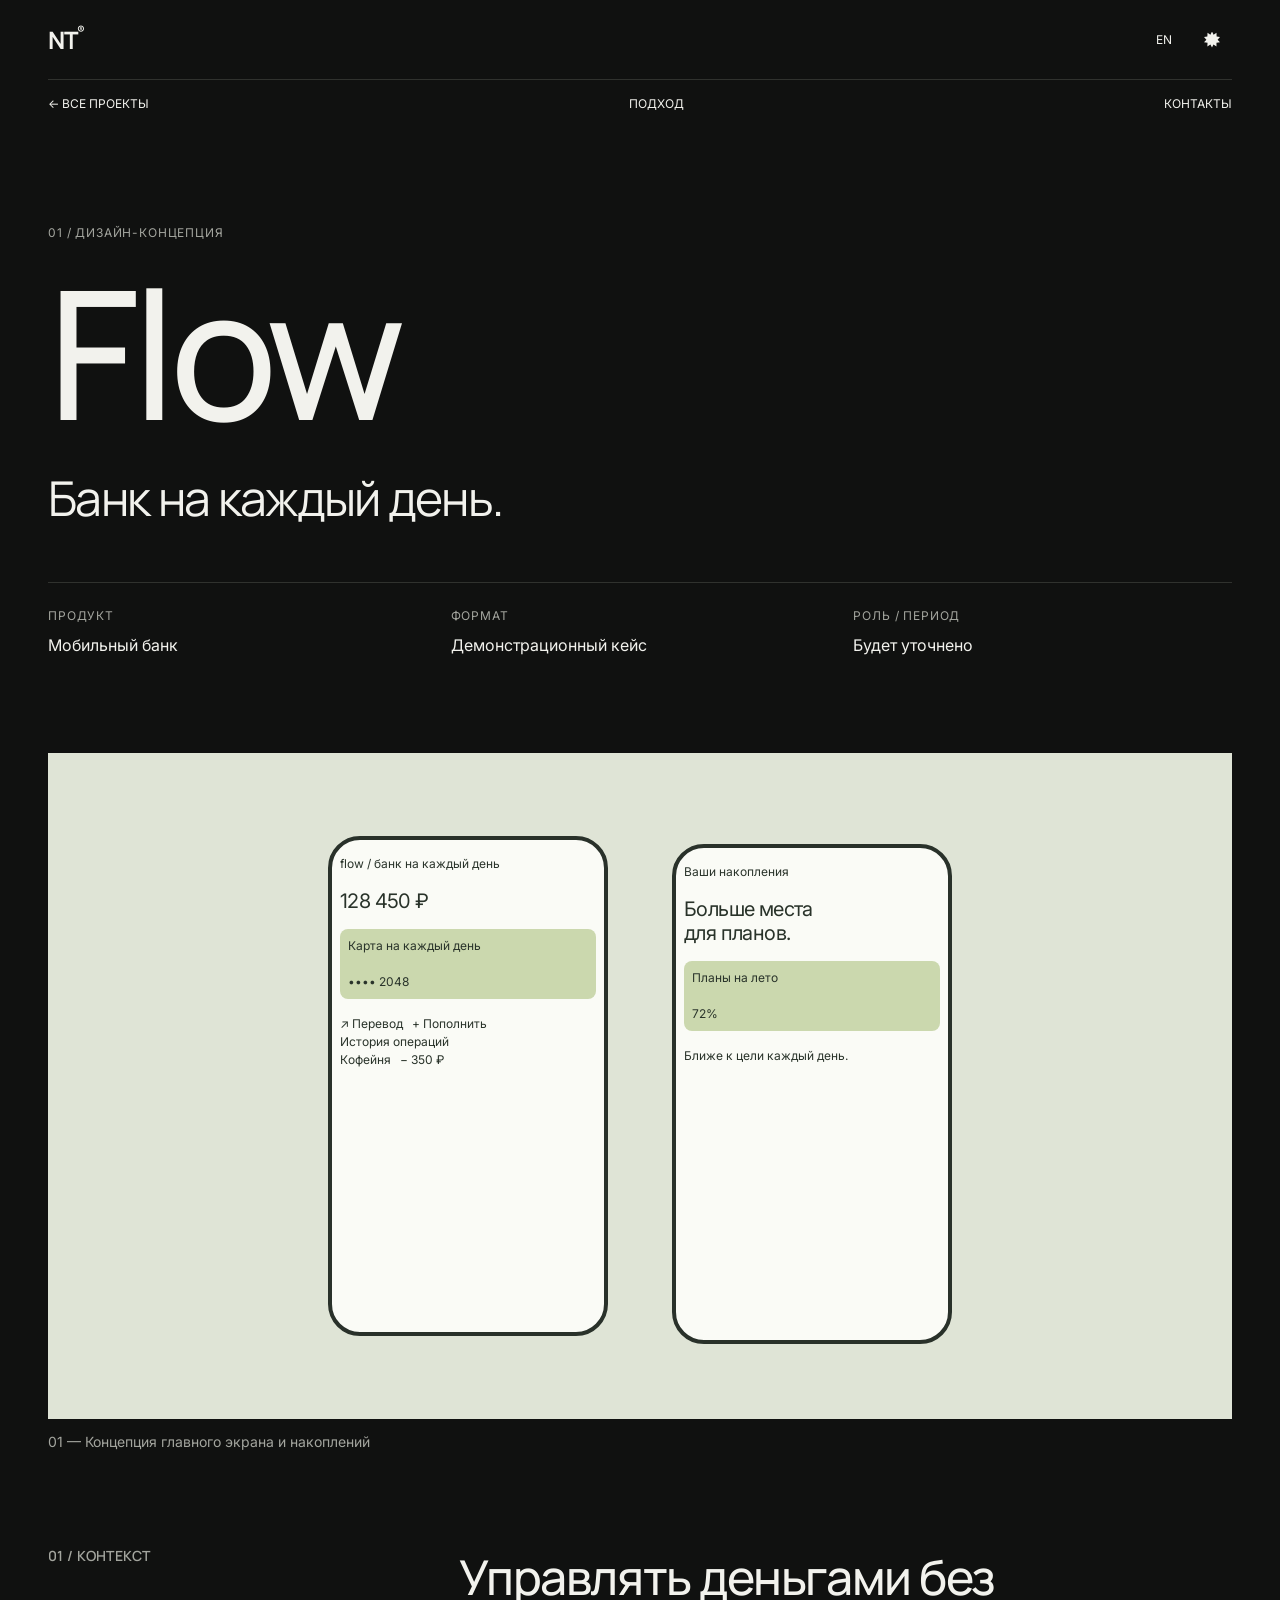
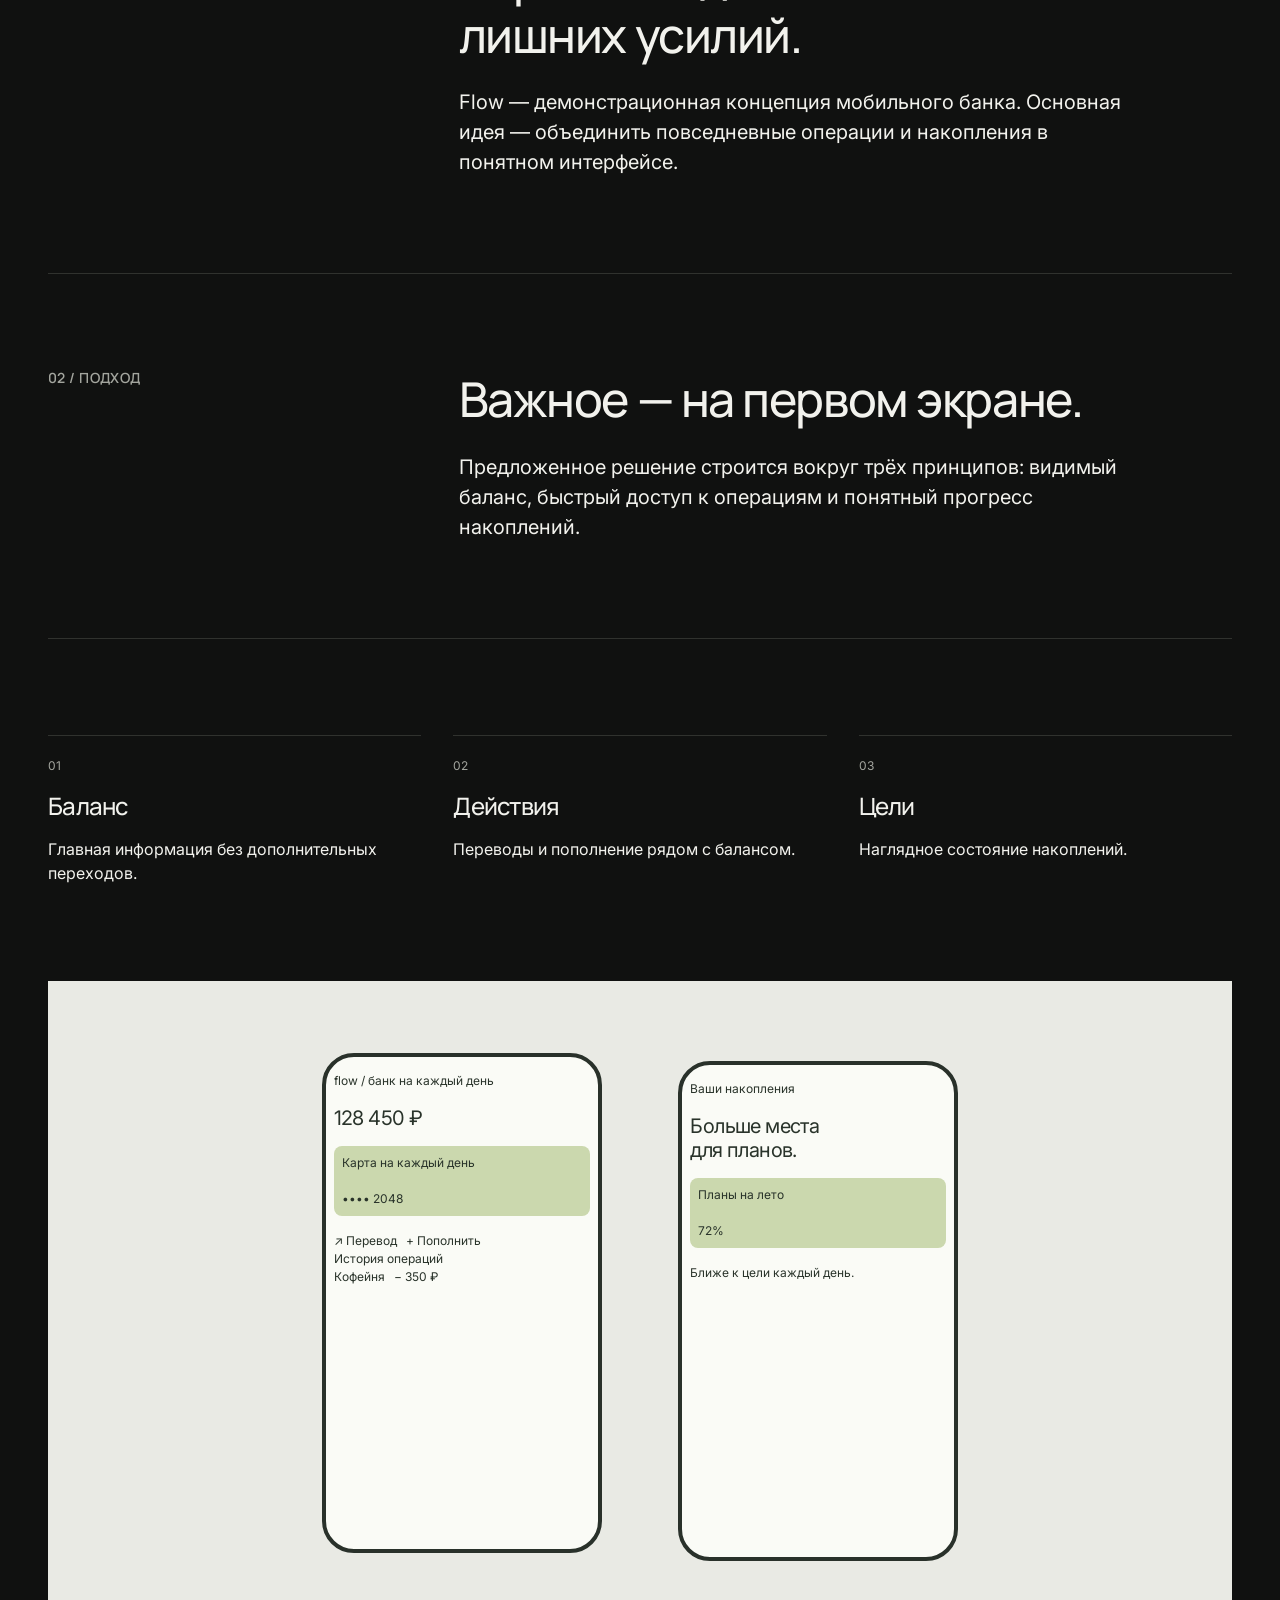
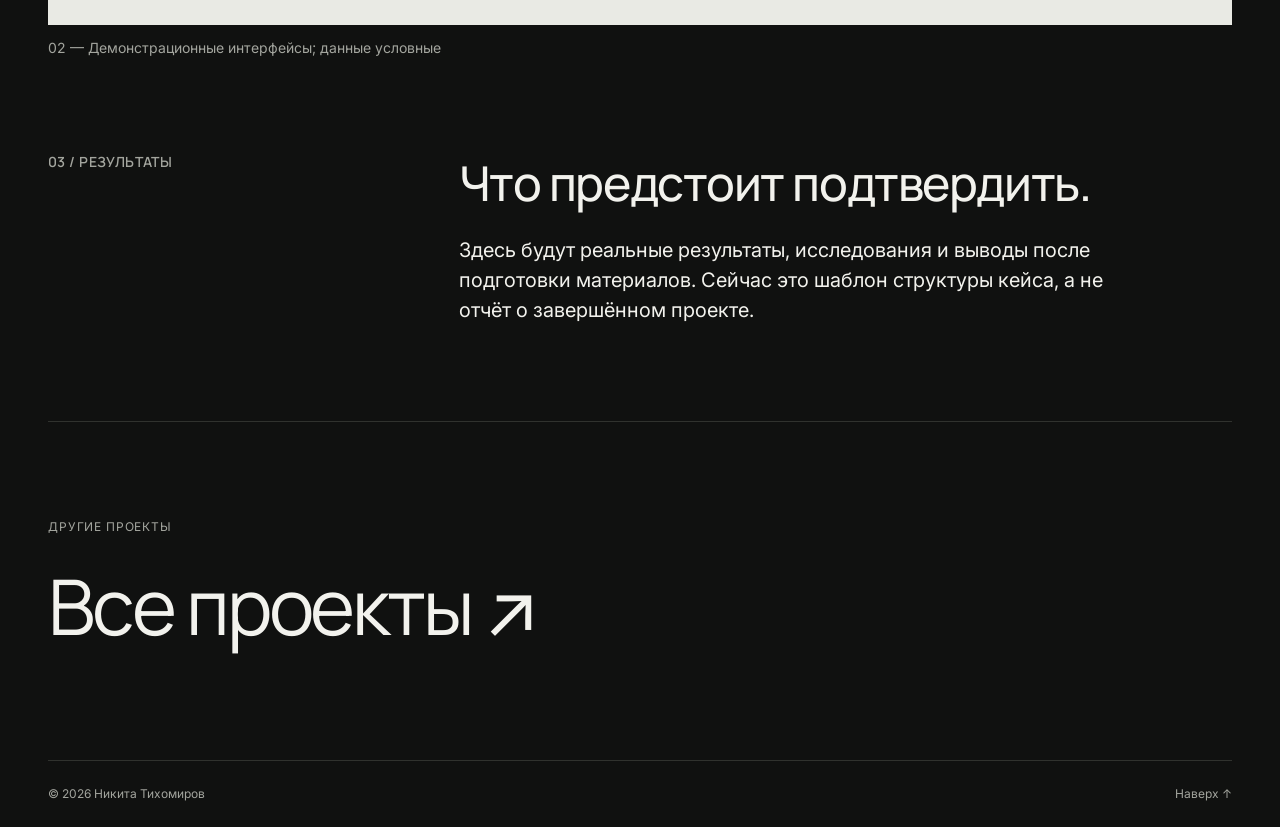
==== projects/flow/index.html @ 507f21c5 "Add Flow case study template and project navigation" ====
<!doctype html>
<html lang="ru" data-theme="dark"><head><meta charset="UTF-8"><meta name="viewport" content="width=device-width,initial-scale=1"><title data-ru="Flow — дизайн-концепция" data-en="Flow — Design concept">Flow — дизайн-концепция</title><link href="https://fonts.googleapis.com/css2?family=Inter:wght@400;500;600&family=Manrope:wght@300;400;500;600;700&display=swap" rel="stylesheet"><link rel="stylesheet" href="../../style.css"><link rel="icon" type="image/svg+xml" href="../../favicon.svg"></head>
<body class="case-page"><div class="wrap"><header><div class="header-top"><a href="../../" class="logo" aria-label="На главную">NT<sup>®</sup></a><div class="tools"><button id="language" aria-label="Switch language">EN</button><button id="theme" class="theme-toggle" type="button" aria-label="Включить светлую тему">
<span class="theme-icon theme-icon-sun" aria-hidden="true"></span>
<span class="theme-icon theme-icon-moon" aria-hidden="true"></span>
</button></div></div><nav aria-label="Navigation"><a href="../../#work" data-ru="← Все проекты" data-en="← All work">← Все проекты</a><a href="#approach" data-ru="Подход" data-en="Approach">Подход</a><a href="../../#contact" data-ru="Контакты" data-en="Contact">Контакты</a></nav></header>
<main id="top"><section class="case-hero"><p class="case-kicker" data-ru="01 / Дизайн-концепция" data-en="01 / Design concept">01 / Дизайн-концепция</p><h1>Flow</h1><p class="case-lead" data-ru="Банк на каждый день." data-en="Everyday banking.">Банк на каждый день.</p><dl class="case-meta"><div><dt data-ru="Продукт" data-en="Product">Продукт</dt><dd data-ru="Мобильный банк" data-en="Mobile banking">Мобильный банк</dd></div><div><dt data-ru="Формат" data-en="Format">Формат</dt><dd data-ru="Демонстрационный кейс" data-en="Sample case">Демонстрационный кейс</dd></div><div><dt data-ru="Роль / период" data-en="Role / timeline">Роль / период</dt><dd data-ru="Будет уточнено" data-en="To be confirmed">Будет уточнено</dd></div></dl></section>
<figure class="case-visual"><div class="cover" aria-hidden="true"><div class="phone"><small data-ru="flow / банк на каждый день" data-en="flow / everyday banking">flow / банк на каждый день</small><div class="balance">128 450 ₽</div><div class="bank" data-ru="Карта на каждый день<br><br>•••• 2048" data-en="Your everyday card<br><br>•••• 2048">Карта на каждый день<br><br>•••• 2048</div><div class="rows" data-ru="↗ Перевод &nbsp; + Пополнить<br>История операций<br>Кофейня &nbsp; − 350 ₽" data-en="↗ Transfer &nbsp; + Add money<br>Recent activity<br>Coffee shop &nbsp; − 350 ₽">↗ Перевод &nbsp; + Пополнить<br>История операций<br>Кофейня &nbsp; − 350 ₽</div></div><div class="phone second"><small data-ru="Ваши накопления" data-en="Your savings">Ваши накопления</small><div class="balance" data-ru="Больше места<br>для планов." data-en="Make room<br>for more.">Больше места<br>для планов.</div><div class="bank" data-ru="Планы на лето<br><br>72%" data-en="Summer plans<br><br>72%">Планы на лето<br><br>72%</div><div class="rows" data-ru="Ближе к цели каждый день." data-en="A little closer, every day.">Ближе к цели каждый день.</div></div></div><figcaption data-ru="01 — Концепция главного экрана и накоплений" data-en="01 — Home and savings concept">01 — Концепция главного экрана и накоплений</figcaption></figure>
<section class="case-section" id="context"><h2 data-ru="01 / Контекст" data-en="01 / Context">01 / Контекст</h2><div class="case-copy"><h3 data-ru="Управлять деньгами без лишних усилий." data-en="Manage money with less effort.">Управлять деньгами без лишних усилий.</h3><p data-ru="Flow — демонстрационная концепция мобильного банка. Основная идея — объединить повседневные операции и накопления в понятном интерфейсе." data-en="Flow is a sample mobile banking concept. The idea is to bring everyday transactions and savings into a clear interface.">Flow — демонстрационная концепция мобильного банка. Основная идея — объединить повседневные операции и накопления в понятном интерфейсе.</p></div></section>
<section class="case-section" id="approach"><h2 data-ru="02 / Подход" data-en="02 / Approach">02 / Подход</h2><div class="case-copy"><h3 data-ru="Важное — на первом экране." data-en="The essentials come first.">Важное — на первом экране.</h3><p data-ru="Предложенное решение строится вокруг трёх принципов: видимый баланс, быстрый доступ к операциям и понятный прогресс накоплений." data-en="The proposed design follows three principles: visible balance, quick access to actions and clear savings progress.">Предложенное решение строится вокруг трёх принципов: видимый баланс, быстрый доступ к операциям и понятный прогресс накоплений.</p></div></section>
<div class="case-principles"><div><span>01</span><h3 data-ru="Баланс" data-en="Balance">Баланс</h3><p data-ru="Главная информация без дополнительных переходов." data-en="Key information without extra navigation.">Главная информация без дополнительных переходов.</p></div><div><span>02</span><h3 data-ru="Действия" data-en="Actions">Действия</h3><p data-ru="Переводы и пополнение рядом с балансом." data-en="Transfers and top-ups next to the balance.">Переводы и пополнение рядом с балансом.</p></div><div><span>03</span><h3 data-ru="Цели" data-en="Goals">Цели</h3><p data-ru="Наглядное состояние накоплений." data-en="Visible savings progress.">Наглядное состояние накоплений.</p></div></div>
<figure class="case-visual case-detail"><div class="case-detail-grid"><div class="phone"><small data-ru="flow / банк на каждый день" data-en="flow / everyday banking">flow / банк на каждый день</small><div class="balance">128 450 ₽</div><div class="bank" data-ru="Карта на каждый день<br><br>•••• 2048" data-en="Your everyday card<br><br>•••• 2048">Карта на каждый день<br><br>•••• 2048</div><div class="rows" data-ru="↗ Перевод &nbsp; + Пополнить<br>История операций<br>Кофейня &nbsp; − 350 ₽" data-en="↗ Transfer &nbsp; + Add money<br>Recent activity<br>Coffee shop &nbsp; − 350 ₽">↗ Перевод &nbsp; + Пополнить<br>История операций<br>Кофейня &nbsp; − 350 ₽</div></div><div class="phone second"><small data-ru="Ваши накопления" data-en="Your savings">Ваши накопления</small><div class="balance" data-ru="Больше места<br>для планов." data-en="Make room<br>for more.">Больше места<br>для планов.</div><div class="bank" data-ru="Планы на лето<br><br>72%" data-en="Summer plans<br><br>72%">Планы на лето<br><br>72%</div><div class="rows" data-ru="Ближе к цели каждый день." data-en="A little closer, every day.">Ближе к цели каждый день.</div></div></div><figcaption data-ru="02 — Демонстрационные интерфейсы; данные условные" data-en="02 — Sample interfaces; illustrative data">02 — Демонстрационные интерфейсы; данные условные</figcaption></figure>
<section class="case-section" id="outcome"><h2 data-ru="03 / Результаты" data-en="03 / Outcomes">03 / Результаты</h2><div class="case-copy"><h3 data-ru="Что предстоит подтвердить." data-en="What remains to be validated.">Что предстоит подтвердить.</h3><p data-ru="Здесь будут реальные результаты, исследования и выводы после подготовки материалов. Сейчас это шаблон структуры кейса, а не отчёт о завершённом проекте." data-en="Real outcomes, research and findings will be added when materials are available. This is a case study template, not a report on completed work.">Здесь будут реальные результаты, исследования и выводы после подготовки материалов. Сейчас это шаблон структуры кейса, а не отчёт о завершённом проекте.</p></div></section>
<div class="case-next"><p class="case-kicker" data-ru="Другие проекты" data-en="Other projects">Другие проекты</p><a href="../../#work" data-ru="Все проекты ↗" data-en="All projects ↗">Все проекты ↗</a></div></main><footer><span data-ru="© 2026 Никита Тихомиров" data-en="© 2026 Nikita Tikhomirov">© 2026 Никита Тихомиров</span><a href="#" data-ru="Наверх ↑" data-en="Back to top ↑">Наверх ↑</a></footer></div><script src="../../script.js"></script></body></html>
---- style.css ----
:root {
  --space-1: 4px;
  --space-2: 8px;
  --space-3: 12px;
  --space-4: 16px;
  --space-5: 20px;
  --space-6: 24px;
  --space-8: 32px;
  --space-10: 40px;
  --space-12: 48px;
  --space-16: 64px;
  --space-20: 80px;
  --space-24: 96px;
  --space-32: 128px;
  --gutter: var(--space-4);
  --columns: 4;
  --grid-gap: var(--space-4);
  --section-space: var(--space-12);
  --header-top-height: 64px;
  --caption-size: 12px;
  --small-size: 14px;
  --body-size: 16px;
  --large-size: 20px;
  --h3-size: 24px;
  --h2-size: clamp(32px, 3vw, 40px);
  --h1-size: clamp(48px, 5.5vw, 72px);
  --radius-small: 8px;
  --radius-medium: 16px;
  --radius-device: 32px;
  --bg: #f5f4f0;
  --fg: #242521;
  --muted: #66695f;
  --line: #d1d3ca;
  --panel: #e9eae4;
  color-scheme: light;
}
html[data-theme="dark"] {
  --bg: #101110;
  --fg: #f2f2ed;
  --muted: #a3a59e;
  --line: #30322e;
  --panel: #1c1e1b;
  color-scheme: dark;
}
* { box-sizing: border-box; }
html { scroll-behavior: smooth; scroll-padding-top: var(--space-20); }
body {
  margin: 0;
  background: var(--bg);
  color: var(--fg);
  font-family: Inter, Arial, sans-serif;
  font-size: var(--body-size);
  line-height: 1.5;
  transition: background-color 400ms ease, color 400ms ease;
}
a { color: inherit; text-decoration: none; }
button { font: inherit; color: inherit; background: none; border: 0; cursor: pointer; }
button:disabled { cursor: wait; }
a:focus-visible, button:focus-visible { outline: 2px solid currentColor; outline-offset: 4px; }
h1, h2, h3, p { margin: 0; }
h1, h2, h3, .logo, .intro p { font-family: Manrope, Inter, sans-serif; }
h1, h2, h3 { font-weight: 500; }
h1 { font-size: var(--h1-size); line-height: 1.05; letter-spacing: -.04em; }
.hero h1 { font-size: clamp(40px, 9.5vw, 72px); }
.hero-first-name, .hero-last-name { display: block; }
.hero-first-name { font-weight: 300; }
.hero-last-name { height: 1.1em; white-space: nowrap; }
h2 { font-size: clamp(24px, 2vw, 28px); font-weight: 600; line-height: 1.15; letter-spacing: -.04em; text-transform: uppercase; }
h3 { font-size: var(--h3-size); line-height: 1.2; letter-spacing: -.03em; }
.wrap { width: calc(100% - 2 * var(--gutter)); margin-inline: auto; }
header {
  position: sticky;
  top: calc(-1 * var(--header-top-height));
  z-index: 20;
  color: var(--fg);
  pointer-events: none;
  text-transform: uppercase;
}
header a, header button { pointer-events: auto; }
.header-top {
  display: flex;
  align-items: center;
  justify-content: space-between;
  height: var(--header-top-height);
  border-bottom: 1px solid var(--line);
}
.logo { font-size: var(--h3-size); font-weight: 700; letter-spacing: -.06em; }
.logo sup { font-size: var(--caption-size); vertical-align: top; letter-spacing: 0; }
.tools { display: flex; align-items: center; gap: var(--space-2); }
#language, .theme-toggle { width: 40px; height: 40px; padding: 0; font-size: var(--caption-size); }
.theme-toggle { display: grid; place-items: center; }
.theme-icon { grid-area: 1 / 1; width: 16px; height: 16px; background: currentColor; }
.theme-icon-sun { clip-path: polygon(50% 0%,60% 20%,78% 8%,79% 31%,100% 35%,85% 51%,100% 67%,78% 71%,78% 94%,59% 82%,50% 100%,40% 82%,21% 94%,22% 71%,0% 67%,15% 51%,0% 35%,21% 31%,22% 8%,40% 20%); }
.theme-icon-moon { border-radius: 50%; mask-image: radial-gradient(circle at 75% 25%, transparent 0 7px, #000 7.5px); }
html[data-theme="dark"] .theme-icon-moon, html[data-theme="light"] .theme-icon-sun { display: none; }
header nav { display: flex; justify-content: space-between; align-items: center; gap: var(--space-4); min-height: 48px; font-size: var(--caption-size); }
header.is-scrolled { mix-blend-mode: difference; }
header.is-scrolled nav { color: #fff; }
header nav a { padding-block: var(--space-3); text-decoration: underline; text-decoration-color: transparent; text-underline-offset: 4px; }
header nav a:hover { text-decoration-color: currentColor; }
.hero, #work, .about, .profile-section {
  display: grid;
  grid-template-columns: repeat(var(--columns), minmax(0, 1fr));
  column-gap: var(--grid-gap);
}
.hero { padding-top: var(--space-12); padding-bottom: var(--space-16); row-gap: var(--space-8); align-items: end; }
.hero h1, .hero .intro { grid-column: 1 / -1; min-width: 0; }
.intro p { font-size: var(--body-size); line-height: 1.5; letter-spacing: -.02em; }
.intro-desktop { display: none; }
.intro { max-width: 400px; align-self: end; }
.intro-label { display: block; margin-bottom: var(--space-3); font-size: var(--caption-size); color: var(--muted); letter-spacing: .08em; text-transform: uppercase; }
.about > div { max-width: 68ch; }
.about p + p { margin-top: var(--space-4); }
.intro br { display: none; }
#work { row-gap: var(--space-12); }
.section-head { grid-column: 1 / -1; display: flex; align-items: baseline; justify-content: space-between; flex-wrap: wrap; gap: var(--space-4); }
.work-count { font-size: var(--caption-size); color: var(--muted); }
.project { grid-column: 1 / -1; min-width: 0; align-self: start; }
.cover {
  width: 100%;
  display: flex;
  align-items: center;
  justify-content: center;
  gap: var(--space-4);
  aspect-ratio: 4 / 3;
  padding: var(--space-4);
  overflow: hidden;
  background: #dfe4d6;
  color: #29332a;
  container-type: inline-size;
}
.project:nth-of-type(2) .cover { background: #dddfea; }
.project:nth-of-type(3) .cover { background: #e8dfd6; }
.project:nth-of-type(4) .cover { background: #dddde0; }
.cover > * { transition: transform 400ms ease; }
@media (hover: hover) {
  .cover:hover > * { transform: translateY(-4px); }
}
.caption { margin-top: var(--space-4); }
.caption h3 { margin-bottom: var(--space-2); }
.caption p { font-size: var(--small-size); color: var(--muted); line-height: 1.5; }
/* Demonstration product screens are flexible within each cover. */
.phone {
  width: 50%;
  max-width: min(34cqi, 240px);
  min-width: 0;
  min-height: 0;
  aspect-ratio: 0.56;
  padding: var(--space-4) var(--space-2);
  border: 4px solid #29312a;
  border-radius: var(--radius-device);
  background: #fafbf6;
  font-size: var(--caption-size);
}
.phone.second { margin-top: var(--space-4); }
@media (max-width: 767px) {
  .phone { max-width: 40cqi; font-size: 10px; padding: 8px 6px; border-width: 2px; border-radius: 20px; }
  .phone small, .phone .rows { font-size: 10px; }
  .phone .balance { font-size: 14px; margin-block: 8px; }
  .phone .rows { margin-top: 8px; }
  .phone .bank { padding: 4px; }
}
.phone small, .dashboard small, .shop small, .tile small { display: block; font-size: var(--caption-size); line-height: 1.4; }
.balance { font-size: var(--large-size); line-height: 1.2; margin-block: var(--space-4); letter-spacing: -.03em; overflow-wrap: anywhere; }
.bank { background: #cbd8ae; border-radius: var(--radius-small); padding: var(--space-2); }
.rows { font-size: var(--caption-size); margin-top: var(--space-4); line-height: 1.5; }
.dashboard { width: 100%; max-width: 880px; background: #fafbf9; border: 1px solid #ccd1cb; padding: var(--space-4); border-radius: var(--radius-small); }
.dash-title { display: flex; flex-wrap: wrap; gap: var(--space-2); justify-content: space-between; padding-bottom: var(--space-4); border-bottom: 1px solid #d1d3ca; font-size: var(--small-size); }
.stats { display: flex; flex-wrap: wrap; gap: var(--space-4); padding-block: var(--space-4); font-size: var(--large-size); }
.chart { height: 100px; display: flex; align-items: end; gap: var(--space-2); }
.chart i { flex: 1; min-width: 0; background: #8793ad; }
.shop { display: flex; flex-wrap: wrap; justify-content: center; align-items: center; gap: var(--space-4); width: 100%; padding: var(--space-4); background: #f7f4ef; }
.shop > div:first-child { flex: 1 1 128px; }
.shop p { margin-block: var(--space-4); }
.shop strong { font-family: Georgia, serif; font-size: var(--h3-size); line-height: 1.2; font-weight: 400; }
.vase { width: 80px; height: 128px; flex-shrink: 0; border-radius: 45% 45% 28% 28%; background: linear-gradient(100deg,#c0a287,#e8ceb1 45%,#a3866f); }
.system { width: 100%; display: grid; grid-template-columns: repeat(2, minmax(0, 1fr)); gap: var(--space-3); }
.tile { padding: var(--space-3); border-radius: var(--radius-small); background: #f7f6f2; color: #35362f; font-size: var(--large-size); overflow-wrap: anywhere; }
.tile:nth-child(2) { background: #c6cdb4; }
.tile small { margin-top: var(--space-4); }
.about, .contact { margin-top: var(--space-16); }
.about, .profile-section { row-gap: var(--space-6); }
.profile-section { margin-top: var(--space-10); }
.about > *, .profile-section > * { grid-column: 1 / -1; min-width: 0; }
.section-head > h2, .about > h2, .contact > h2 { font-family: Inter, sans-serif; color: var(--fg); font-size: clamp(24px, 2vw, 28px); font-weight: 600; line-height: 1.2; letter-spacing: -.02em; }
.profile-section > h2 { font-family: Inter, sans-serif; color: var(--muted); font-size: var(--small-size); font-weight: 600; line-height: 1.5; letter-spacing: .04em; }
.skills-list, .experience-list { list-style: none; padding: 0; margin: 0; }
.skills-list { display: grid; grid-template-columns: minmax(0, 1fr); gap: var(--space-4); }
.about p, .skills-list li, .experience-row h3 { font-family: Inter, sans-serif; font-size: var(--body-size); font-weight: 400; line-height: 1.5; letter-spacing: normal; }
.experience-row { display: grid; grid-template-columns: 1fr; gap: var(--space-2); padding-block: var(--space-4); }
.experience-row:first-child { padding-top: 0; }
.experience-row:last-child { padding-bottom: 0; }
.experience-row + .experience-row { border-top: 1px solid var(--line); }
.experience-row h3 { margin-bottom: var(--space-2); font-weight: 500; }
.experience-row p, .experience-row > span { color: var(--muted); font-size: var(--small-size); line-height: 1.5; }
.company-link, .social-placeholders a { text-decoration: underline; text-decoration-color: transparent; text-underline-offset: 4px; transition: color 180ms ease, text-decoration-color 180ms ease; }
.company-link:hover, .company-link:focus-visible, .social-placeholders a:hover, .social-placeholders a:focus-visible { color: var(--fg); text-decoration-color: currentColor; }
.contact { padding-bottom: var(--section-space); }
.contact-actions { display: flex; flex-direction: column; align-items: flex-start; gap: var(--space-10); margin-top: var(--space-6); }
.copy-contacts { display: grid; gap: var(--space-4); max-width: 100%; }
.copy-contact { padding: var(--space-2) 0; text-align: left; min-height: 48px; max-width: 100%; font-size: var(--large-size); }
.contact-value { display: flex; flex-direction: column; gap: var(--space-2); min-width: 0; }
.contact-label { font-size: var(--caption-size); color: var(--muted); line-height: 1.5; text-transform: uppercase; letter-spacing: .07em; }
.contact-address { display: inline-flex; align-items: center; min-height: 30px; max-width: 100%; overflow-wrap: anywhere; text-decoration: underline; text-decoration-color: currentColor; text-underline-offset: 4px; transition: color 180ms ease, background-color 180ms ease, box-shadow 180ms ease, text-decoration-color 180ms ease; }
.copy-contact:hover .contact-address, .copy-contact:focus-visible .contact-address { text-decoration-color: currentColor; }
.copy-contact.is-copied .contact-address { font-size: var(--body-size); justify-content: center; color: var(--bg); background: var(--fg); box-shadow: 0 0 0 4px var(--fg); text-decoration-color: transparent; }
.copy-contact.copy-failed .contact-address { text-decoration-style: wavy; text-decoration-color: currentColor; }
/* The live announcement is deliberately visually hidden, not a layout spacer. */
#copy-status { position: absolute; width: 1px; height: 1px; padding: 0; margin: 0; overflow: hidden; clip-path: inset(50%); white-space: nowrap; }
.social-placeholders { display: flex; flex-wrap: wrap; gap: var(--space-8); position: relative; padding-top: var(--space-8); font-size: var(--small-size); }
.social-placeholders::before { content: ''; position: absolute; top: 0; left: 0; width: 64px; height: 1px; background: var(--line); }
footer { display: flex; flex-wrap: wrap; justify-content: space-between; gap: var(--space-4); padding-block: var(--space-6); border-top: 1px solid var(--line); color: var(--muted); font-size: var(--caption-size); }
.scroll-reveal { opacity: 0; transform: translateY(24px); transition: opacity 520ms ease, transform 620ms cubic-bezier(.22,1,.36,1), border-color 400ms ease; }
.scroll-reveal.is-revealed, .scroll-reveal:focus-within { opacity: 1; transform: translateY(0); }
.caption p, .profile-section > h2, .work-count, .contact-label, .experience-row p, .experience-row > span, footer { transition: color 400ms ease; }

@media (min-width: 768px) {
  .hero { padding-block: var(--section-space); row-gap: var(--space-6); }
  .intro p { font-size: var(--large-size); }
  .intro-desktop { display: block; }
  .intro-mobile { display: none; }
  :root { --gutter: var(--space-8); --columns: 8; --grid-gap: var(--space-6); --section-space: var(--space-20); }
  #work { row-gap: var(--space-12); column-gap: var(--space-8); }
  .about, .contact { margin-top: var(--space-24); }
  .profile-section { margin-top: var(--space-16); }
  .skills-list { grid-template-columns: repeat(2, minmax(0, 1fr)); }
  .project:nth-of-type(odd) { grid-column: 1 / 5; }
  .project:nth-of-type(even) { grid-column: 5 / 9; }
  .about > h2, .profile-section > h2 { grid-column: 1 / 3; }
  .about > div, .profile-section > div { grid-column: 3 / -1; }
  .experience-row { grid-template-columns: minmax(0, 1fr) auto; gap: var(--space-4); }
}
@media (min-width: 1024px) {
  :root { --gutter: var(--space-12); --columns: 12; --grid-gap: var(--space-8); --section-space: var(--space-24); --header-top-height: 80px; }
  .hero { padding-block: var(--space-32); }
  .about, .contact { margin-top: var(--space-32); }
  .profile-section { margin-top: var(--space-20); }
  .hero h1 { grid-column: 1 / 8; font-size: clamp(72px, 7vw, 112px); }
  .hero .intro { grid-column: 8 / 13; }
  .project:nth-of-type(odd) { grid-column: 1 / 7; }
  .project:nth-of-type(even) { grid-column: 7 / 13; }
  .about > h2, .profile-section > h2 { grid-column: 1 / 4; }
  .about > div, .profile-section > div { grid-column: 4 / -1; }
}
@media (prefers-reduced-motion: reduce) {
  html { scroll-behavior: auto; }
  *, *::before, *::after { transition: none !important; }
  .scroll-reveal { opacity: 1; transform: none; }
}

/* Case study and linked project card */
.project-link { display: block; }
.project-link .caption { display: flex; justify-content: space-between; gap: var(--space-4); }
.project-arrow { font-size: var(--h3-size); }
.project-link:hover h3 { text-decoration: underline; text-underline-offset: 4px; }
.case-hero { padding-block: var(--section-space); }
.case-kicker, .case-meta dt { color: var(--muted); font-size: var(--caption-size); text-transform: uppercase; letter-spacing: .07em; }
.case-hero h1 { font-size: clamp(80px, 14vw, 200px); margin-block: var(--space-4); }
.case-lead { font-family: Manrope, Inter, sans-serif; font-size: clamp(24px, 4vw, 48px); letter-spacing: -.035em; }
.case-meta { display: grid; grid-template-columns: repeat(3,minmax(0,1fr)); gap: var(--space-6); border-top: 1px solid var(--line); padding-top: var(--space-6); margin: var(--space-12) 0 0; }
.case-meta dd { margin: var(--space-2) 0 0; }
.case-visual { margin: 0; }
.case-visual .cover { aspect-ratio: 16 / 9; min-height: 280px; gap: clamp(16px, 5vw, 80px); }
.case-visual .phone { max-width: min(34cqi, 280px); }
.case-visual figcaption { color: var(--muted); font-size: var(--small-size); margin-top: var(--space-3); }
.case-section { display: grid; grid-template-columns: minmax(0,1fr); gap: var(--space-6); padding-block: var(--section-space); border-bottom: 1px solid var(--line); }
.case-section h2 { font-size: var(--small-size); color: var(--muted); letter-spacing: .03em; }
.case-copy { max-width: 68ch; }
.case-copy h3 { font-size: clamp(28px,4vw,48px); margin-bottom: var(--space-6); }
.case-copy p { font-size: var(--large-size); }
.case-principles { display: grid; grid-template-columns: repeat(3,minmax(0,1fr)); gap: var(--space-8); padding-block: var(--section-space); }
.case-principles > div { border-top: 1px solid var(--line); padding-top: var(--space-4); }
.case-principles span { color: var(--muted); font-size: var(--caption-size); }
.case-principles h3 { margin-block: var(--space-4); }
.case-detail-grid { display: flex; justify-content: center; align-items: center; gap: clamp(12px,6vw,96px); background: #e9eae4; color: #29332a; padding: clamp(16px,5vw,80px); container-type: inline-size; }
.case-next { padding-block: var(--section-space); }
.case-next a { display: inline-block; font-family: Manrope, Inter, sans-serif; font-size: clamp(32px,6vw,80px); letter-spacing: -.04em; margin-top: var(--space-3); }
.case-next a:hover { text-decoration: underline; }
@media (min-width: 768px) { .case-section { grid-template-columns: 1fr 2fr; } }
@media (max-width: 767px) { .case-meta, .case-principles { grid-template-columns: 1fr; } .case-visual .cover { aspect-ratio: 4 / 3; } }
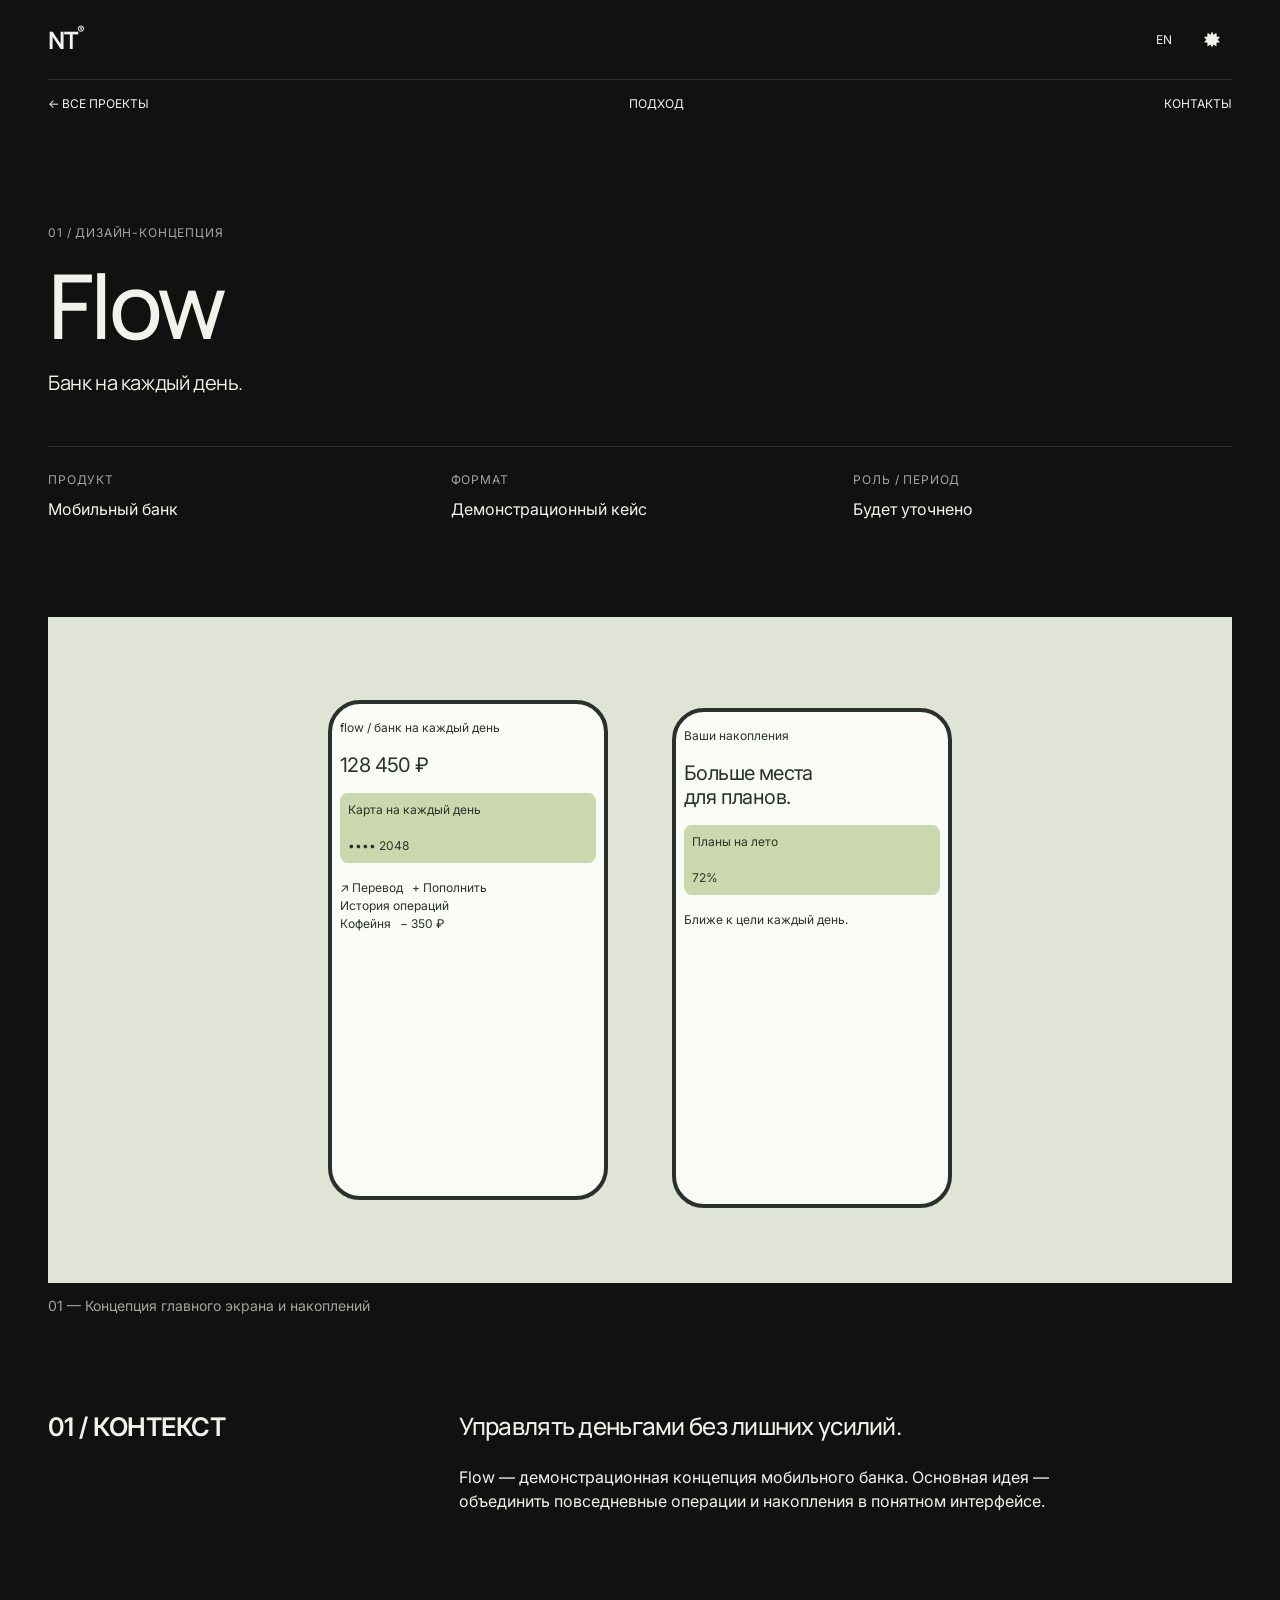
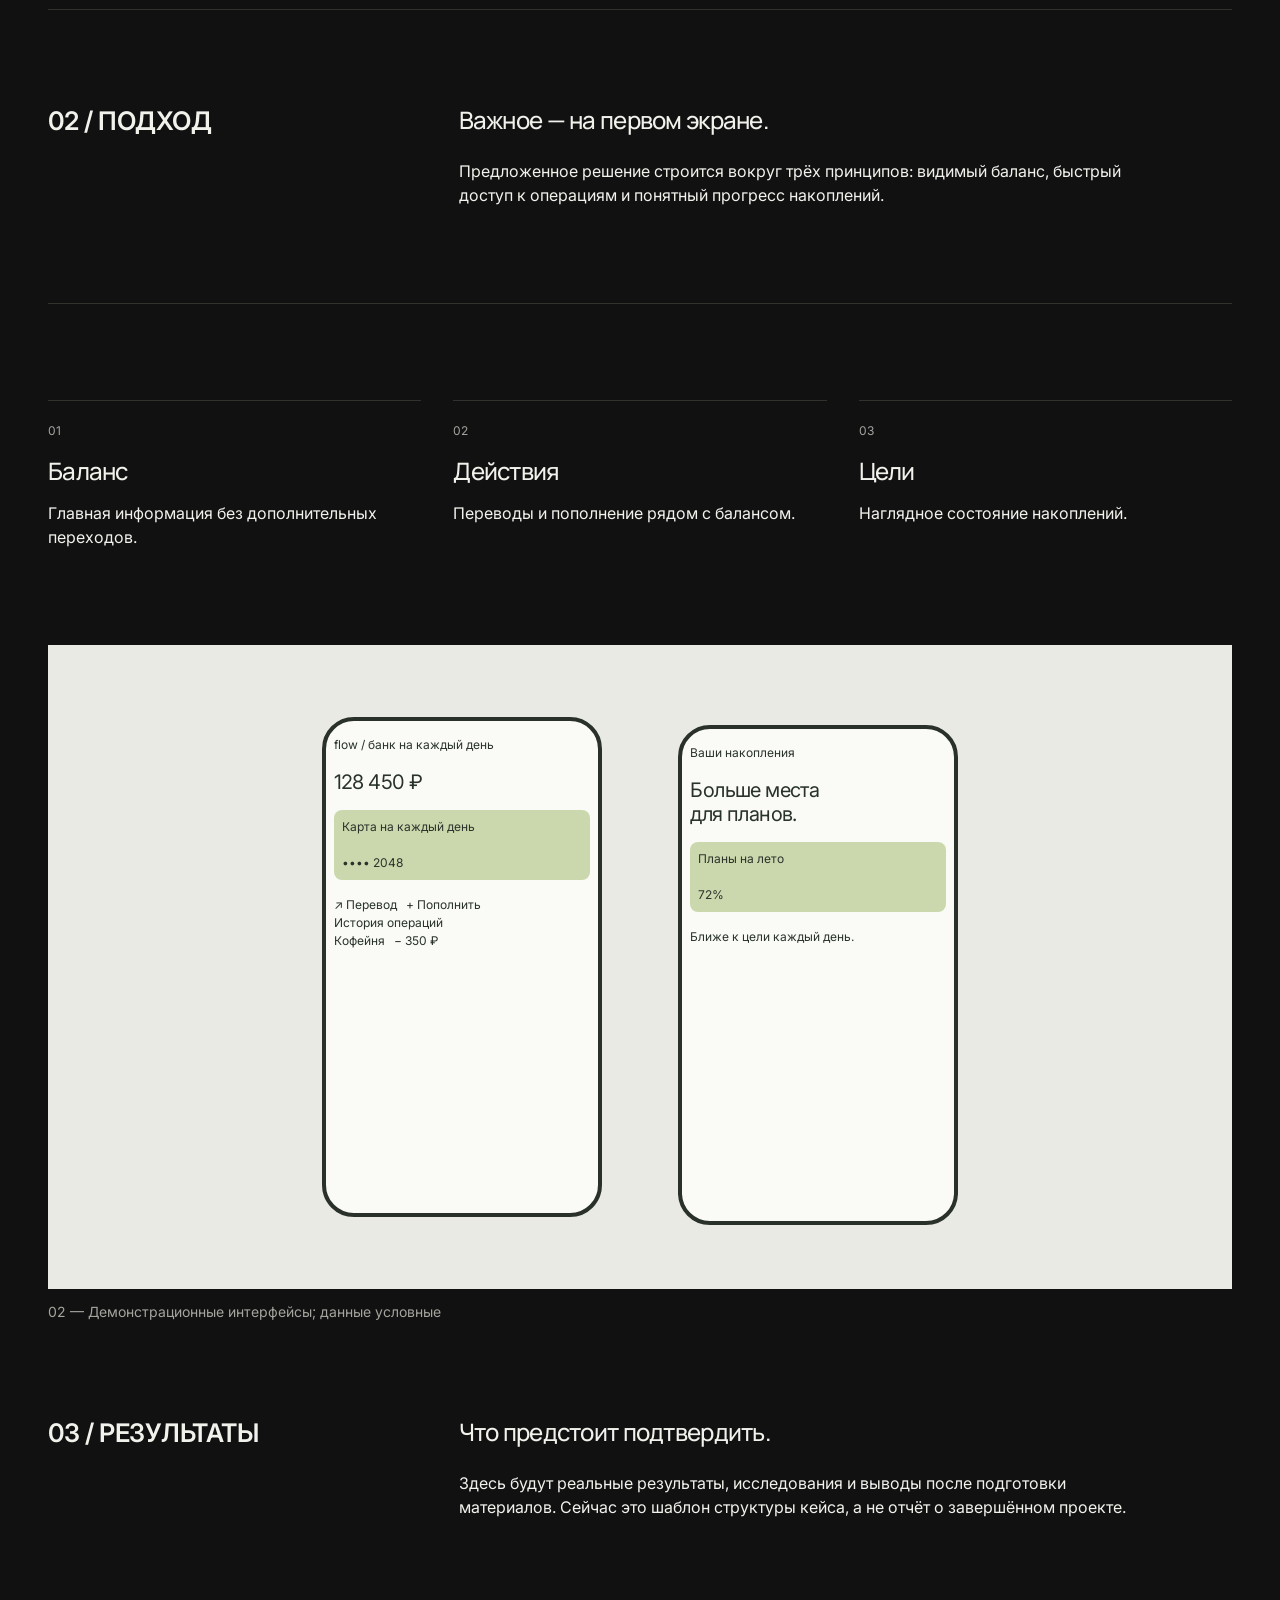
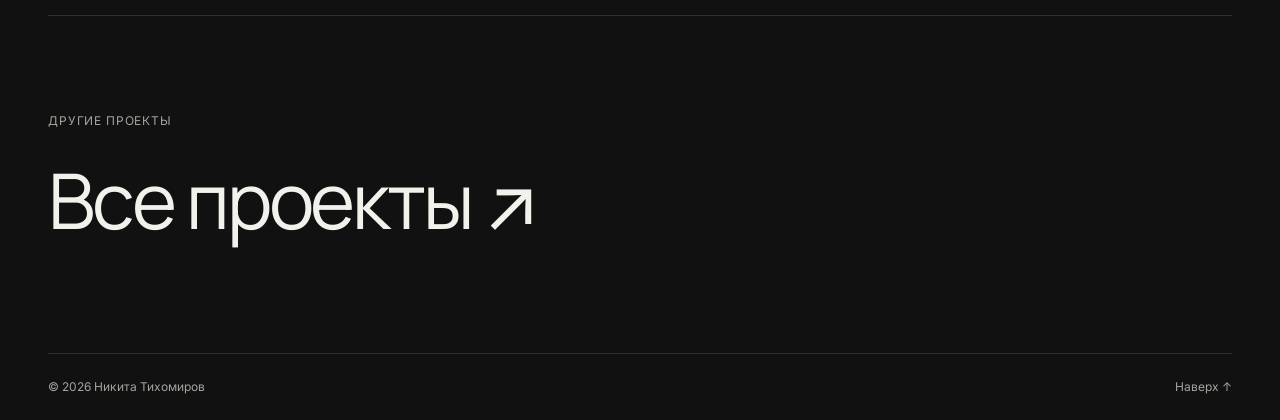
==== commit aaff7d2b: "Restore large reusable case navigation CTA" ====
--- a/projects/flow/index.html
+++ b/projects/flow/index.html
@@ -11,4 +11,4 @@
 <div class="case-principles"><div><span>01</span><h3 data-ru="Баланс" data-en="Balance">Баланс</h3><p data-ru="Главная информация без дополнительных переходов." data-en="Key information without extra navigation.">Главная информация без дополнительных переходов.</p></div><div><span>02</span><h3 data-ru="Действия" data-en="Actions">Действия</h3><p data-ru="Переводы и пополнение рядом с балансом." data-en="Transfers and top-ups next to the balance.">Переводы и пополнение рядом с балансом.</p></div><div><span>03</span><h3 data-ru="Цели" data-en="Goals">Цели</h3><p data-ru="Наглядное состояние накоплений." data-en="Visible savings progress.">Наглядное состояние накоплений.</p></div></div>
 <figure class="case-visual case-detail"><div class="case-detail-grid"><div class="phone"><small data-ru="flow / банк на каждый день" data-en="flow / everyday banking">flow / банк на каждый день</small><div class="balance">128 450 ₽</div><div class="bank" data-ru="Карта на каждый день<br><br>•••• 2048" data-en="Your everyday card<br><br>•••• 2048">Карта на каждый день<br><br>•••• 2048</div><div class="rows" data-ru="↗ Перевод &nbsp; + Пополнить<br>История операций<br>Кофейня &nbsp; − 350 ₽" data-en="↗ Transfer &nbsp; + Add money<br>Recent activity<br>Coffee shop &nbsp; − 350 ₽">↗ Перевод &nbsp; + Пополнить<br>История операций<br>Кофейня &nbsp; − 350 ₽</div></div><div class="phone second"><small data-ru="Ваши накопления" data-en="Your savings">Ваши накопления</small><div class="balance" data-ru="Больше места<br>для планов." data-en="Make room<br>for more.">Больше места<br>для планов.</div><div class="bank" data-ru="Планы на лето<br><br>72%" data-en="Summer plans<br><br>72%">Планы на лето<br><br>72%</div><div class="rows" data-ru="Ближе к цели каждый день." data-en="A little closer, every day.">Ближе к цели каждый день.</div></div></div><figcaption data-ru="02 — Демонстрационные интерфейсы; данные условные" data-en="02 — Sample interfaces; illustrative data">02 — Демонстрационные интерфейсы; данные условные</figcaption></figure>
 <section class="case-section" id="outcome"><h2 data-ru="03 / Результаты" data-en="03 / Outcomes">03 / Результаты</h2><div class="case-copy"><h3 data-ru="Что предстоит подтвердить." data-en="What remains to be validated.">Что предстоит подтвердить.</h3><p data-ru="Здесь будут реальные результаты, исследования и выводы после подготовки материалов. Сейчас это шаблон структуры кейса, а не отчёт о завершённом проекте." data-en="Real outcomes, research and findings will be added when materials are available. This is a case study template, not a report on completed work.">Здесь будут реальные результаты, исследования и выводы после подготовки материалов. Сейчас это шаблон структуры кейса, а не отчёт о завершённом проекте.</p></div></section>
-<div class="case-next"><p class="case-kicker" data-ru="Другие проекты" data-en="Other projects">Другие проекты</p><a href="../../#work" data-ru="Все проекты ↗" data-en="All projects ↗">Все проекты ↗</a></div></main><footer><span data-ru="© 2026 Никита Тихомиров" data-en="© 2026 Nikita Tikhomirov">© 2026 Никита Тихомиров</span><a href="#" data-ru="Наверх ↑" data-en="Back to top ↑">Наверх ↑</a></footer></div><script src="../../script.js"></script></body></html>+<div class="case-next"><p class="case-kicker" data-ru="Другие проекты" data-en="Other projects">Другие проекты</p><a class="navigation-cta" href="../../#work" data-ru="Все проекты ↗" data-en="All projects ↗">Все проекты ↗</a></div></main><footer><span data-ru="© 2026 Никита Тихомиров" data-en="© 2026 Nikita Tikhomirov">© 2026 Никита Тихомиров</span><a href="#" data-ru="Наверх ↑" data-en="Back to top ↑">Наверх ↑</a></footer></div><script src="../../script.js"></script></body></html>
--- a/style.css
+++ b/style.css
@@ -58,10 +58,10 @@
 button:disabled { cursor: wait; }
 a:focus-visible, button:focus-visible { outline: 2px solid currentColor; outline-offset: 4px; }
 h1, h2, h3, p { margin: 0; }
-h1, h2, h3, .logo, .intro p { font-family: Manrope, Inter, sans-serif; }
+h1, h2, h3, .logo, .intro p, .case-lead { font-family: Manrope, Inter, sans-serif; }
 h1, h2, h3 { font-weight: 500; }
 h1 { font-size: var(--h1-size); line-height: 1.05; letter-spacing: -.04em; }
-.hero h1 { font-size: clamp(40px, 9.5vw, 72px); }
+.hero h1, .case-hero h1 { font-size: clamp(40px, 9.5vw, 72px); }
 .hero-first-name, .hero-last-name { display: block; }
 .hero-first-name { font-weight: 300; }
 .hero-last-name { height: 1.1em; white-space: nowrap; }
@@ -105,7 +105,7 @@
 }
 .hero { padding-top: var(--space-12); padding-bottom: var(--space-16); row-gap: var(--space-8); align-items: end; }
 .hero h1, .hero .intro { grid-column: 1 / -1; min-width: 0; }
-.intro p { font-size: var(--body-size); line-height: 1.5; letter-spacing: -.02em; }
+.intro p, .case-lead { font-size: var(--body-size); line-height: 1.5; letter-spacing: -.02em; }
 .intro-desktop { display: none; }
 .intro { max-width: 400px; align-self: end; }
 .intro-label { display: block; margin-bottom: var(--space-3); font-size: var(--caption-size); color: var(--muted); letter-spacing: .08em; text-transform: uppercase; }
@@ -182,11 +182,11 @@
 .about, .profile-section { row-gap: var(--space-6); }
 .profile-section { margin-top: var(--space-10); }
 .about > *, .profile-section > * { grid-column: 1 / -1; min-width: 0; }
-.section-head > h2, .about > h2, .contact > h2 { font-family: Inter, sans-serif; color: var(--fg); font-size: clamp(24px, 2vw, 28px); font-weight: 600; line-height: 1.2; letter-spacing: -.02em; }
+.section-head > h2, .about > h2, .contact > h2, .case-section h2 { font-family: Inter, sans-serif; color: var(--fg); font-size: clamp(24px, 2vw, 28px); font-weight: 600; line-height: 1.2; letter-spacing: -.02em; }
 .profile-section > h2 { font-family: Inter, sans-serif; color: var(--muted); font-size: var(--small-size); font-weight: 600; line-height: 1.5; letter-spacing: .04em; }
 .skills-list, .experience-list { list-style: none; padding: 0; margin: 0; }
 .skills-list { display: grid; grid-template-columns: minmax(0, 1fr); gap: var(--space-4); }
-.about p, .skills-list li, .experience-row h3 { font-family: Inter, sans-serif; font-size: var(--body-size); font-weight: 400; line-height: 1.5; letter-spacing: normal; }
+.about p, .skills-list li, .experience-row h3, .case-copy p { font-family: Inter, sans-serif; font-size: var(--body-size); font-weight: 400; line-height: 1.5; letter-spacing: normal; }
 .experience-row { display: grid; grid-template-columns: 1fr; gap: var(--space-2); padding-block: var(--space-4); }
 .experience-row:first-child { padding-top: 0; }
 .experience-row:last-child { padding-bottom: 0; }
@@ -216,7 +216,7 @@
 
 @media (min-width: 768px) {
   .hero { padding-block: var(--section-space); row-gap: var(--space-6); }
-  .intro p { font-size: var(--large-size); }
+  .intro p, .case-lead { font-size: var(--large-size); }
   .intro-desktop { display: block; }
   .intro-mobile { display: none; }
   :root { --gutter: var(--space-8); --columns: 8; --grid-gap: var(--space-6); --section-space: var(--space-20); }
@@ -235,7 +235,8 @@
   .hero { padding-block: var(--space-32); }
   .about, .contact { margin-top: var(--space-32); }
   .profile-section { margin-top: var(--space-20); }
-  .hero h1 { grid-column: 1 / 8; font-size: clamp(72px, 7vw, 112px); }
+  .hero h1 { grid-column: 1 / 8; }
+  .hero h1, .case-hero h1 { font-size: clamp(72px, 7vw, 112px); }
   .hero .intro { grid-column: 8 / 13; }
   .project:nth-of-type(odd) { grid-column: 1 / 7; }
   .project:nth-of-type(even) { grid-column: 7 / 13; }
@@ -255,8 +256,7 @@
 .project-link:hover h3 { text-decoration: underline; text-underline-offset: 4px; }
 .case-hero { padding-block: var(--section-space); }
 .case-kicker, .case-meta dt { color: var(--muted); font-size: var(--caption-size); text-transform: uppercase; letter-spacing: .07em; }
-.case-hero h1 { font-size: clamp(80px, 14vw, 200px); margin-block: var(--space-4); }
-.case-lead { font-family: Manrope, Inter, sans-serif; font-size: clamp(24px, 4vw, 48px); letter-spacing: -.035em; }
+.case-hero h1 { margin-block: var(--space-4); }
 .case-meta { display: grid; grid-template-columns: repeat(3,minmax(0,1fr)); gap: var(--space-6); border-top: 1px solid var(--line); padding-top: var(--space-6); margin: var(--space-12) 0 0; }
 .case-meta dd { margin: var(--space-2) 0 0; }
 .case-visual { margin: 0; }
@@ -264,17 +264,15 @@
 .case-visual .phone { max-width: min(34cqi, 280px); }
 .case-visual figcaption { color: var(--muted); font-size: var(--small-size); margin-top: var(--space-3); }
 .case-section { display: grid; grid-template-columns: minmax(0,1fr); gap: var(--space-6); padding-block: var(--section-space); border-bottom: 1px solid var(--line); }
-.case-section h2 { font-size: var(--small-size); color: var(--muted); letter-spacing: .03em; }
 .case-copy { max-width: 68ch; }
-.case-copy h3 { font-size: clamp(28px,4vw,48px); margin-bottom: var(--space-6); }
-.case-copy p { font-size: var(--large-size); }
+.case-copy h3 { margin-bottom: var(--space-6); }
 .case-principles { display: grid; grid-template-columns: repeat(3,minmax(0,1fr)); gap: var(--space-8); padding-block: var(--section-space); }
 .case-principles > div { border-top: 1px solid var(--line); padding-top: var(--space-4); }
 .case-principles span { color: var(--muted); font-size: var(--caption-size); }
 .case-principles h3 { margin-block: var(--space-4); }
 .case-detail-grid { display: flex; justify-content: center; align-items: center; gap: clamp(12px,6vw,96px); background: #e9eae4; color: #29332a; padding: clamp(16px,5vw,80px); container-type: inline-size; }
 .case-next { padding-block: var(--section-space); }
-.case-next a { display: inline-block; font-family: Manrope, Inter, sans-serif; font-size: clamp(32px,6vw,80px); letter-spacing: -.04em; margin-top: var(--space-3); }
-.case-next a:hover { text-decoration: underline; }
+.navigation-cta { display: inline-block; font-family: Manrope, Inter, sans-serif; font-size: clamp(32px,6vw,80px); letter-spacing: -.04em; margin-top: var(--space-3); }
+.navigation-cta:hover { text-decoration: underline; }
 @media (min-width: 768px) { .case-section { grid-template-columns: 1fr 2fr; } }
 @media (max-width: 767px) { .case-meta, .case-principles { grid-template-columns: 1fr; } .case-visual .cover { aspect-ratio: 4 / 3; } }
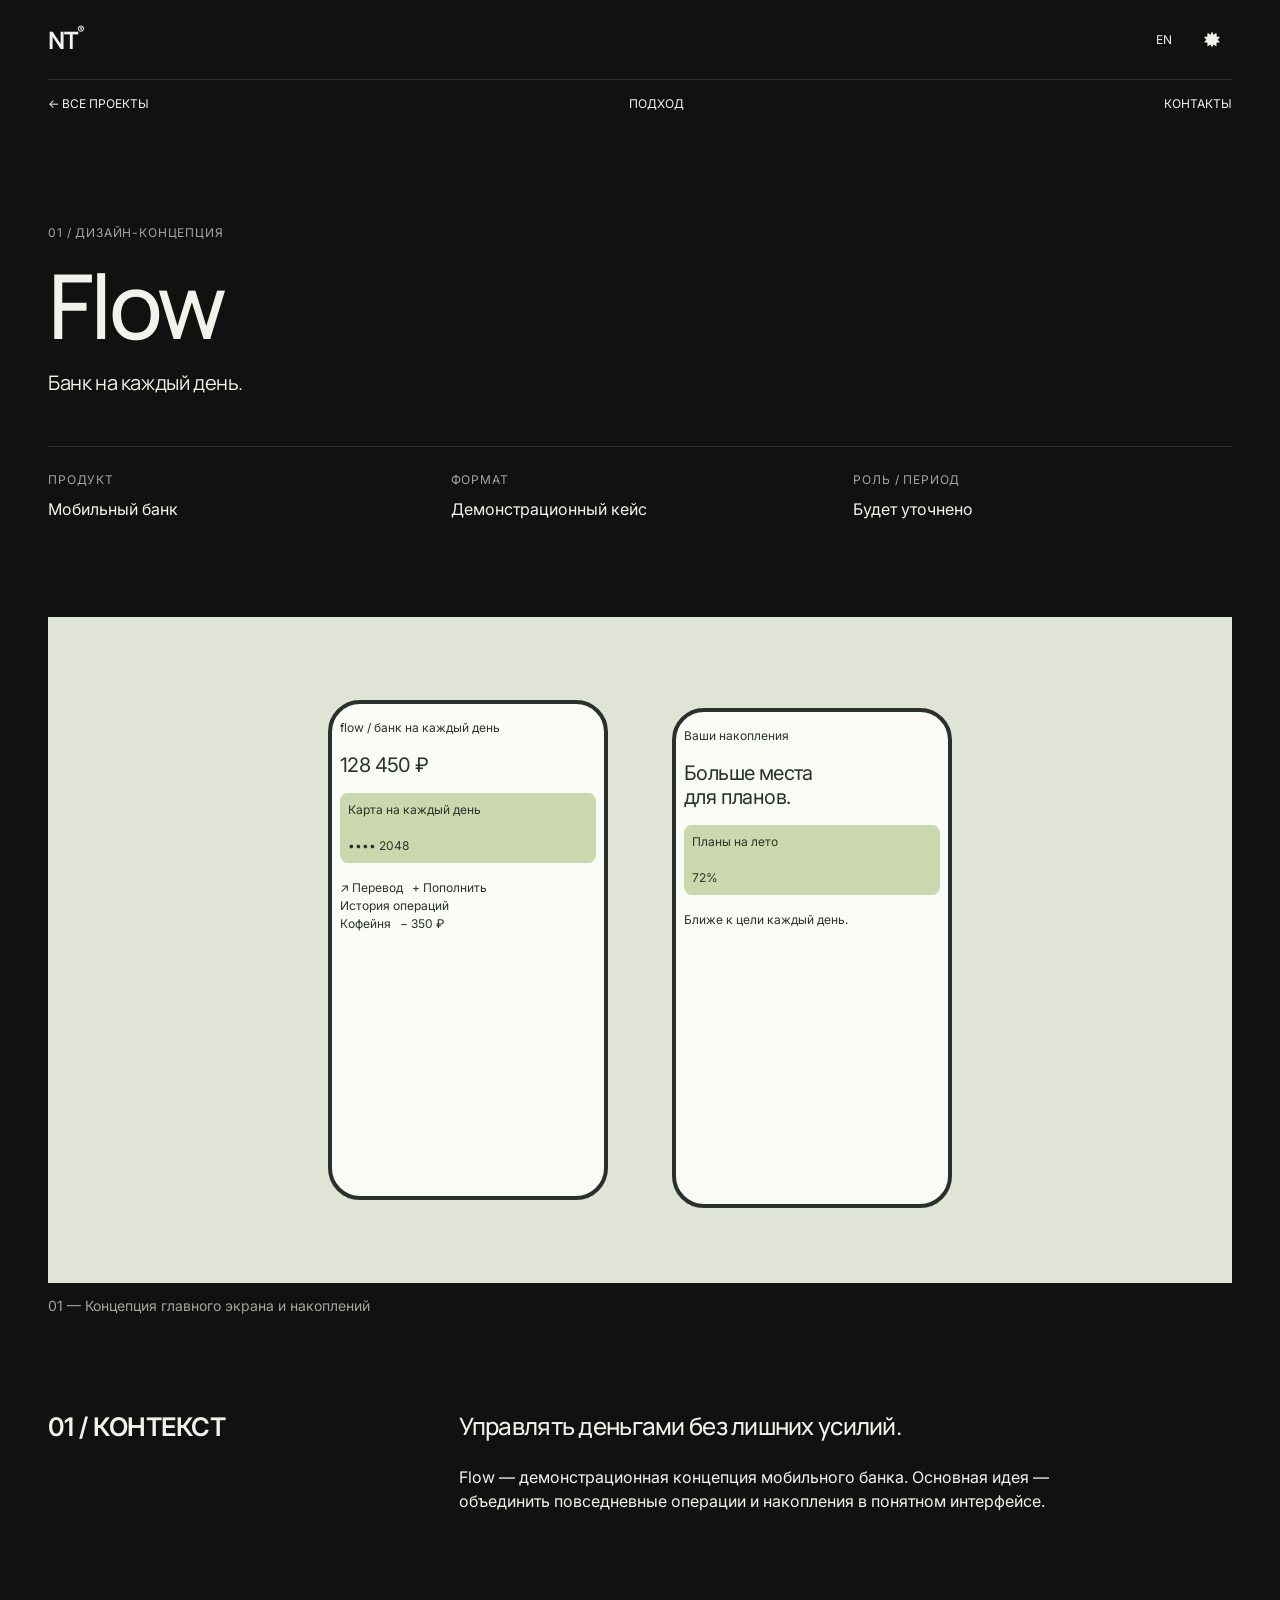
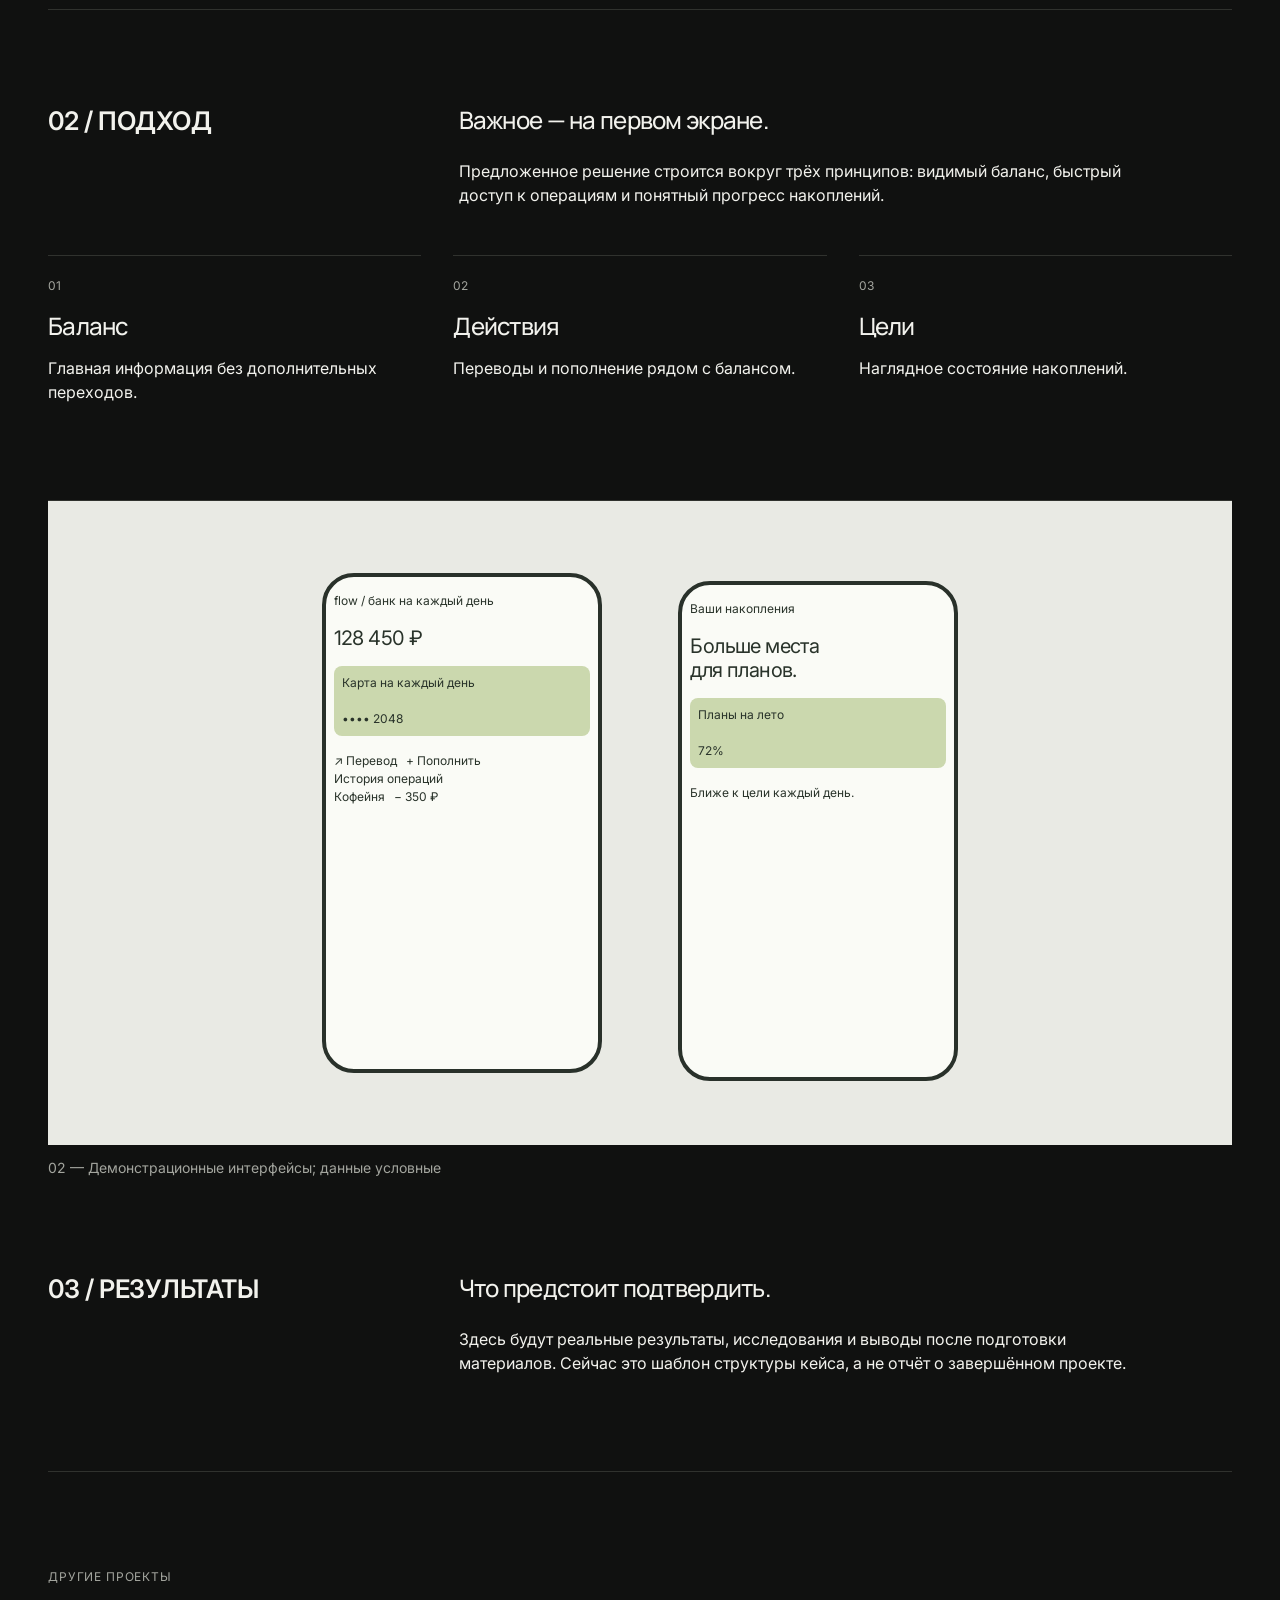
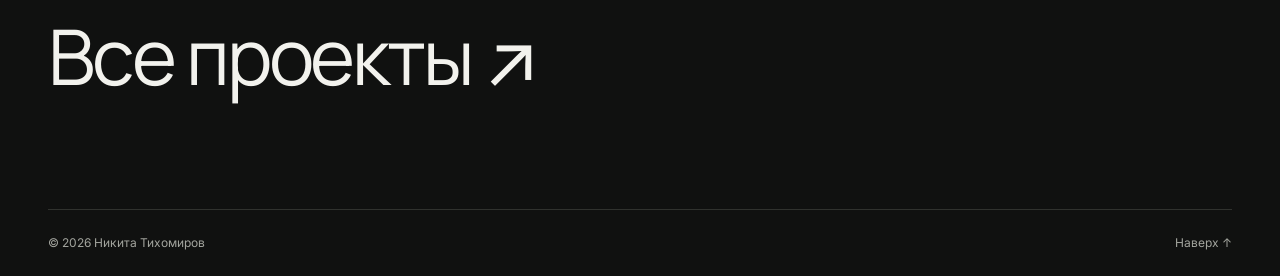
==== commit c0f5b8d8: "Group Flow approach and principles with consistent spacing" ====
--- a/projects/flow/index.html
+++ b/projects/flow/index.html
@@ -7,8 +7,8 @@
 <main id="top"><section class="case-hero"><p class="case-kicker" data-ru="01 / Дизайн-концепция" data-en="01 / Design concept">01 / Дизайн-концепция</p><h1>Flow</h1><p class="case-lead" data-ru="Банк на каждый день." data-en="Everyday banking.">Банк на каждый день.</p><dl class="case-meta"><div><dt data-ru="Продукт" data-en="Product">Продукт</dt><dd data-ru="Мобильный банк" data-en="Mobile banking">Мобильный банк</dd></div><div><dt data-ru="Формат" data-en="Format">Формат</dt><dd data-ru="Демонстрационный кейс" data-en="Sample case">Демонстрационный кейс</dd></div><div><dt data-ru="Роль / период" data-en="Role / timeline">Роль / период</dt><dd data-ru="Будет уточнено" data-en="To be confirmed">Будет уточнено</dd></div></dl></section>
 <figure class="case-visual"><div class="cover" aria-hidden="true"><div class="phone"><small data-ru="flow / банк на каждый день" data-en="flow / everyday banking">flow / банк на каждый день</small><div class="balance">128 450 ₽</div><div class="bank" data-ru="Карта на каждый день<br><br>•••• 2048" data-en="Your everyday card<br><br>•••• 2048">Карта на каждый день<br><br>•••• 2048</div><div class="rows" data-ru="↗ Перевод &nbsp; + Пополнить<br>История операций<br>Кофейня &nbsp; − 350 ₽" data-en="↗ Transfer &nbsp; + Add money<br>Recent activity<br>Coffee shop &nbsp; − 350 ₽">↗ Перевод &nbsp; + Пополнить<br>История операций<br>Кофейня &nbsp; − 350 ₽</div></div><div class="phone second"><small data-ru="Ваши накопления" data-en="Your savings">Ваши накопления</small><div class="balance" data-ru="Больше места<br>для планов." data-en="Make room<br>for more.">Больше места<br>для планов.</div><div class="bank" data-ru="Планы на лето<br><br>72%" data-en="Summer plans<br><br>72%">Планы на лето<br><br>72%</div><div class="rows" data-ru="Ближе к цели каждый день." data-en="A little closer, every day.">Ближе к цели каждый день.</div></div></div><figcaption data-ru="01 — Концепция главного экрана и накоплений" data-en="01 — Home and savings concept">01 — Концепция главного экрана и накоплений</figcaption></figure>
 <section class="case-section" id="context"><h2 data-ru="01 / Контекст" data-en="01 / Context">01 / Контекст</h2><div class="case-copy"><h3 data-ru="Управлять деньгами без лишних усилий." data-en="Manage money with less effort.">Управлять деньгами без лишних усилий.</h3><p data-ru="Flow — демонстрационная концепция мобильного банка. Основная идея — объединить повседневные операции и накопления в понятном интерфейсе." data-en="Flow is a sample mobile banking concept. The idea is to bring everyday transactions and savings into a clear interface.">Flow — демонстрационная концепция мобильного банка. Основная идея — объединить повседневные операции и накопления в понятном интерфейсе.</p></div></section>
-<section class="case-section" id="approach"><h2 data-ru="02 / Подход" data-en="02 / Approach">02 / Подход</h2><div class="case-copy"><h3 data-ru="Важное — на первом экране." data-en="The essentials come first.">Важное — на первом экране.</h3><p data-ru="Предложенное решение строится вокруг трёх принципов: видимый баланс, быстрый доступ к операциям и понятный прогресс накоплений." data-en="The proposed design follows three principles: visible balance, quick access to actions and clear savings progress.">Предложенное решение строится вокруг трёх принципов: видимый баланс, быстрый доступ к операциям и понятный прогресс накоплений.</p></div></section>
-<div class="case-principles"><div><span>01</span><h3 data-ru="Баланс" data-en="Balance">Баланс</h3><p data-ru="Главная информация без дополнительных переходов." data-en="Key information without extra navigation.">Главная информация без дополнительных переходов.</p></div><div><span>02</span><h3 data-ru="Действия" data-en="Actions">Действия</h3><p data-ru="Переводы и пополнение рядом с балансом." data-en="Transfers and top-ups next to the balance.">Переводы и пополнение рядом с балансом.</p></div><div><span>03</span><h3 data-ru="Цели" data-en="Goals">Цели</h3><p data-ru="Наглядное состояние накоплений." data-en="Visible savings progress.">Наглядное состояние накоплений.</p></div></div>
+<section class="case-section" id="approach"><h2 data-ru="02 / Подход" data-en="02 / Approach">02 / Подход</h2><div class="case-copy"><h3 data-ru="Важное — на первом экране." data-en="The essentials come first.">Важное — на первом экране.</h3><p data-ru="Предложенное решение строится вокруг трёх принципов: видимый баланс, быстрый доступ к операциям и понятный прогресс накоплений." data-en="The proposed design follows three principles: visible balance, quick access to actions and clear savings progress.">Предложенное решение строится вокруг трёх принципов: видимый баланс, быстрый доступ к операциям и понятный прогресс накоплений.</p></div>
+<div class="case-principles"><div><span>01</span><h3 data-ru="Баланс" data-en="Balance">Баланс</h3><p data-ru="Главная информация без дополнительных переходов." data-en="Key information without extra navigation.">Главная информация без дополнительных переходов.</p></div><div><span>02</span><h3 data-ru="Действия" data-en="Actions">Действия</h3><p data-ru="Переводы и пополнение рядом с балансом." data-en="Transfers and top-ups next to the balance.">Переводы и пополнение рядом с балансом.</p></div><div><span>03</span><h3 data-ru="Цели" data-en="Goals">Цели</h3><p data-ru="Наглядное состояние накоплений." data-en="Visible savings progress.">Наглядное состояние накоплений.</p></div></div></section>
 <figure class="case-visual case-detail"><div class="case-detail-grid"><div class="phone"><small data-ru="flow / банк на каждый день" data-en="flow / everyday banking">flow / банк на каждый день</small><div class="balance">128 450 ₽</div><div class="bank" data-ru="Карта на каждый день<br><br>•••• 2048" data-en="Your everyday card<br><br>•••• 2048">Карта на каждый день<br><br>•••• 2048</div><div class="rows" data-ru="↗ Перевод &nbsp; + Пополнить<br>История операций<br>Кофейня &nbsp; − 350 ₽" data-en="↗ Transfer &nbsp; + Add money<br>Recent activity<br>Coffee shop &nbsp; − 350 ₽">↗ Перевод &nbsp; + Пополнить<br>История операций<br>Кофейня &nbsp; − 350 ₽</div></div><div class="phone second"><small data-ru="Ваши накопления" data-en="Your savings">Ваши накопления</small><div class="balance" data-ru="Больше места<br>для планов." data-en="Make room<br>for more.">Больше места<br>для планов.</div><div class="bank" data-ru="Планы на лето<br><br>72%" data-en="Summer plans<br><br>72%">Планы на лето<br><br>72%</div><div class="rows" data-ru="Ближе к цели каждый день." data-en="A little closer, every day.">Ближе к цели каждый день.</div></div></div><figcaption data-ru="02 — Демонстрационные интерфейсы; данные условные" data-en="02 — Sample interfaces; illustrative data">02 — Демонстрационные интерфейсы; данные условные</figcaption></figure>
 <section class="case-section" id="outcome"><h2 data-ru="03 / Результаты" data-en="03 / Outcomes">03 / Результаты</h2><div class="case-copy"><h3 data-ru="Что предстоит подтвердить." data-en="What remains to be validated.">Что предстоит подтвердить.</h3><p data-ru="Здесь будут реальные результаты, исследования и выводы после подготовки материалов. Сейчас это шаблон структуры кейса, а не отчёт о завершённом проекте." data-en="Real outcomes, research and findings will be added when materials are available. This is a case study template, not a report on completed work.">Здесь будут реальные результаты, исследования и выводы после подготовки материалов. Сейчас это шаблон структуры кейса, а не отчёт о завершённом проекте.</p></div></section>
 <div class="case-next"><p class="case-kicker" data-ru="Другие проекты" data-en="Other projects">Другие проекты</p><a class="navigation-cta" href="../../#work" data-ru="Все проекты ↗" data-en="All projects ↗">Все проекты ↗</a></div></main><footer><span data-ru="© 2026 Никита Тихомиров" data-en="© 2026 Nikita Tikhomirov">© 2026 Никита Тихомиров</span><a href="#" data-ru="Наверх ↑" data-en="Back to top ↑">Наверх ↑</a></footer></div><script src="../../script.js"></script></body></html>
--- a/style.css
+++ b/style.css
@@ -266,7 +266,8 @@
 .case-section { display: grid; grid-template-columns: minmax(0,1fr); gap: var(--space-6); padding-block: var(--section-space); border-bottom: 1px solid var(--line); }
 .case-copy { max-width: 68ch; }
 .case-copy h3 { margin-bottom: var(--space-6); }
-.case-principles { display: grid; grid-template-columns: repeat(3,minmax(0,1fr)); gap: var(--space-8); padding-block: var(--section-space); }
+.case-principles { grid-column: 1 / -1; display: grid; grid-template-columns: repeat(3,minmax(0,1fr)); gap: var(--space-8); margin-top: calc(var(--space-12) - var(--space-6)); }
+@media (max-width: 767px) { .case-principles { margin-top: calc(var(--space-8) - var(--space-6)); } }
 .case-principles > div { border-top: 1px solid var(--line); padding-top: var(--space-4); }
 .case-principles span { color: var(--muted); font-size: var(--caption-size); }
 .case-principles h3 { margin-block: var(--space-4); }
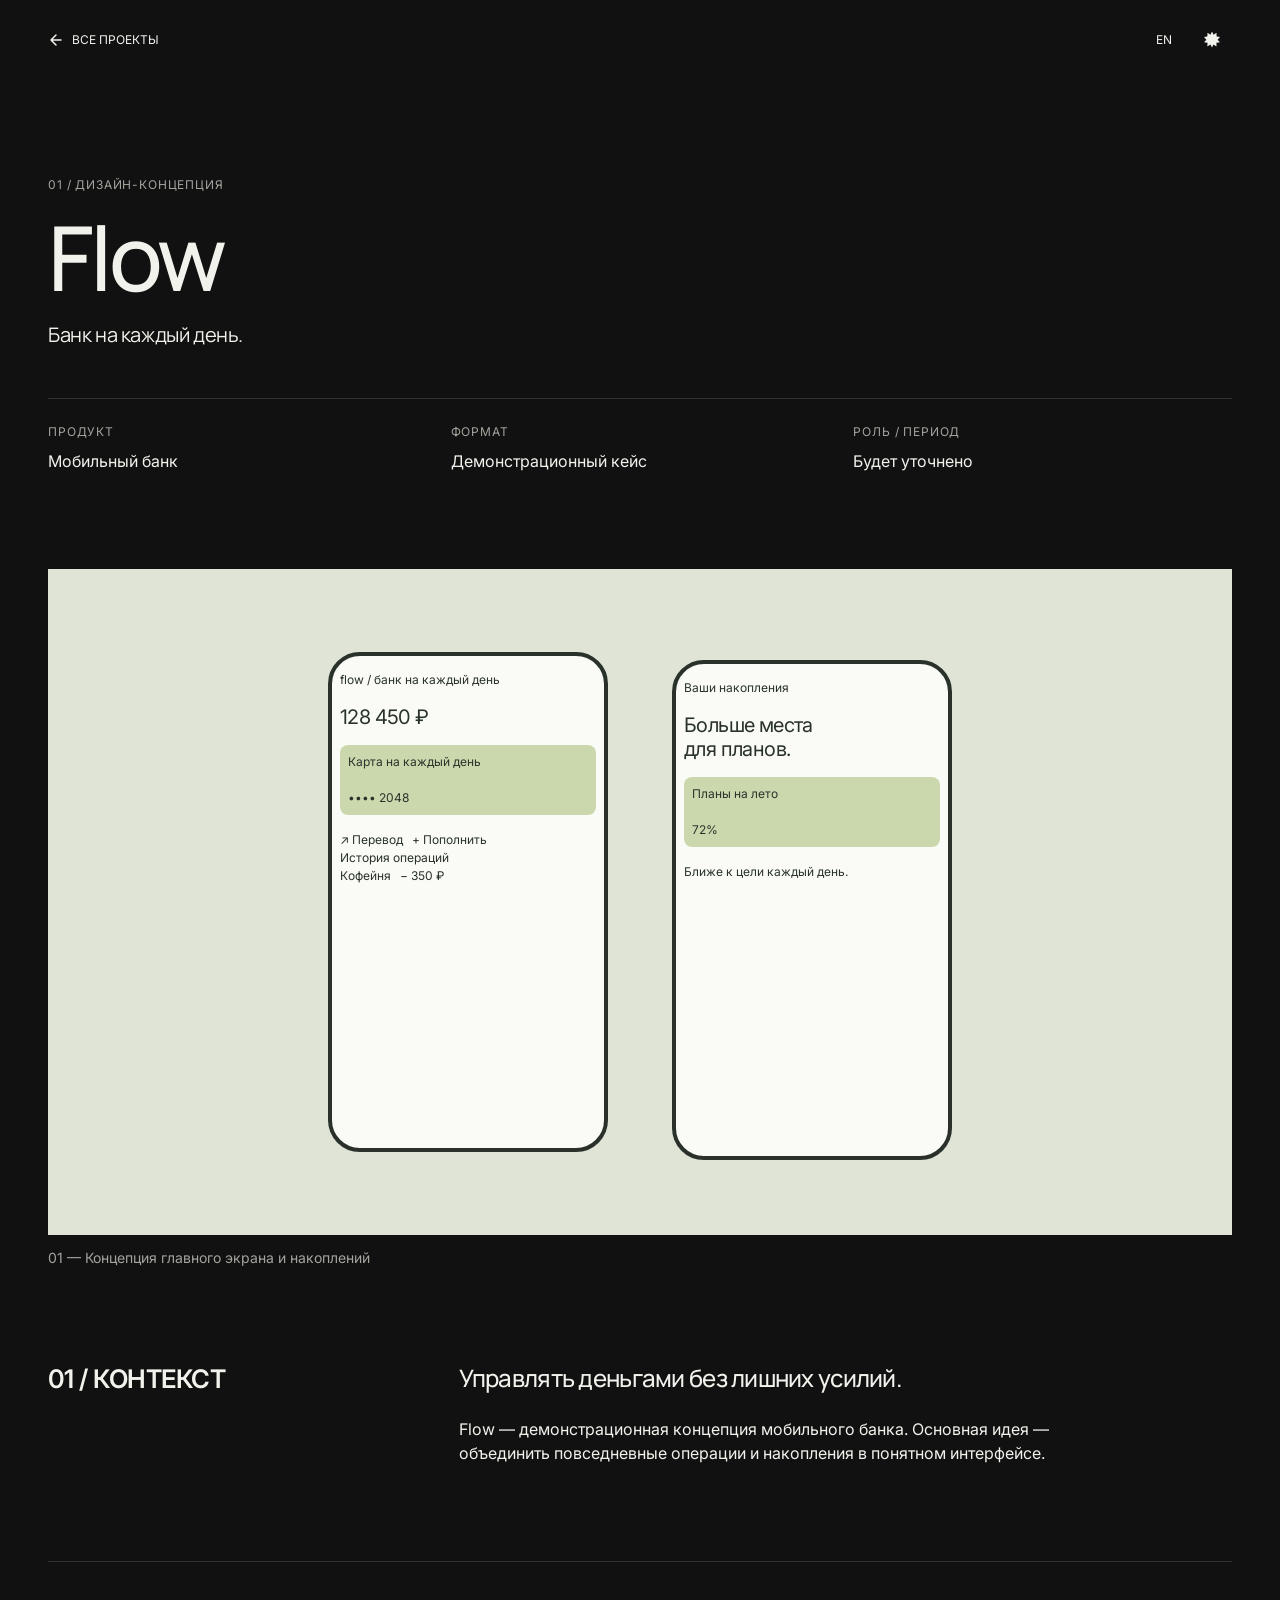
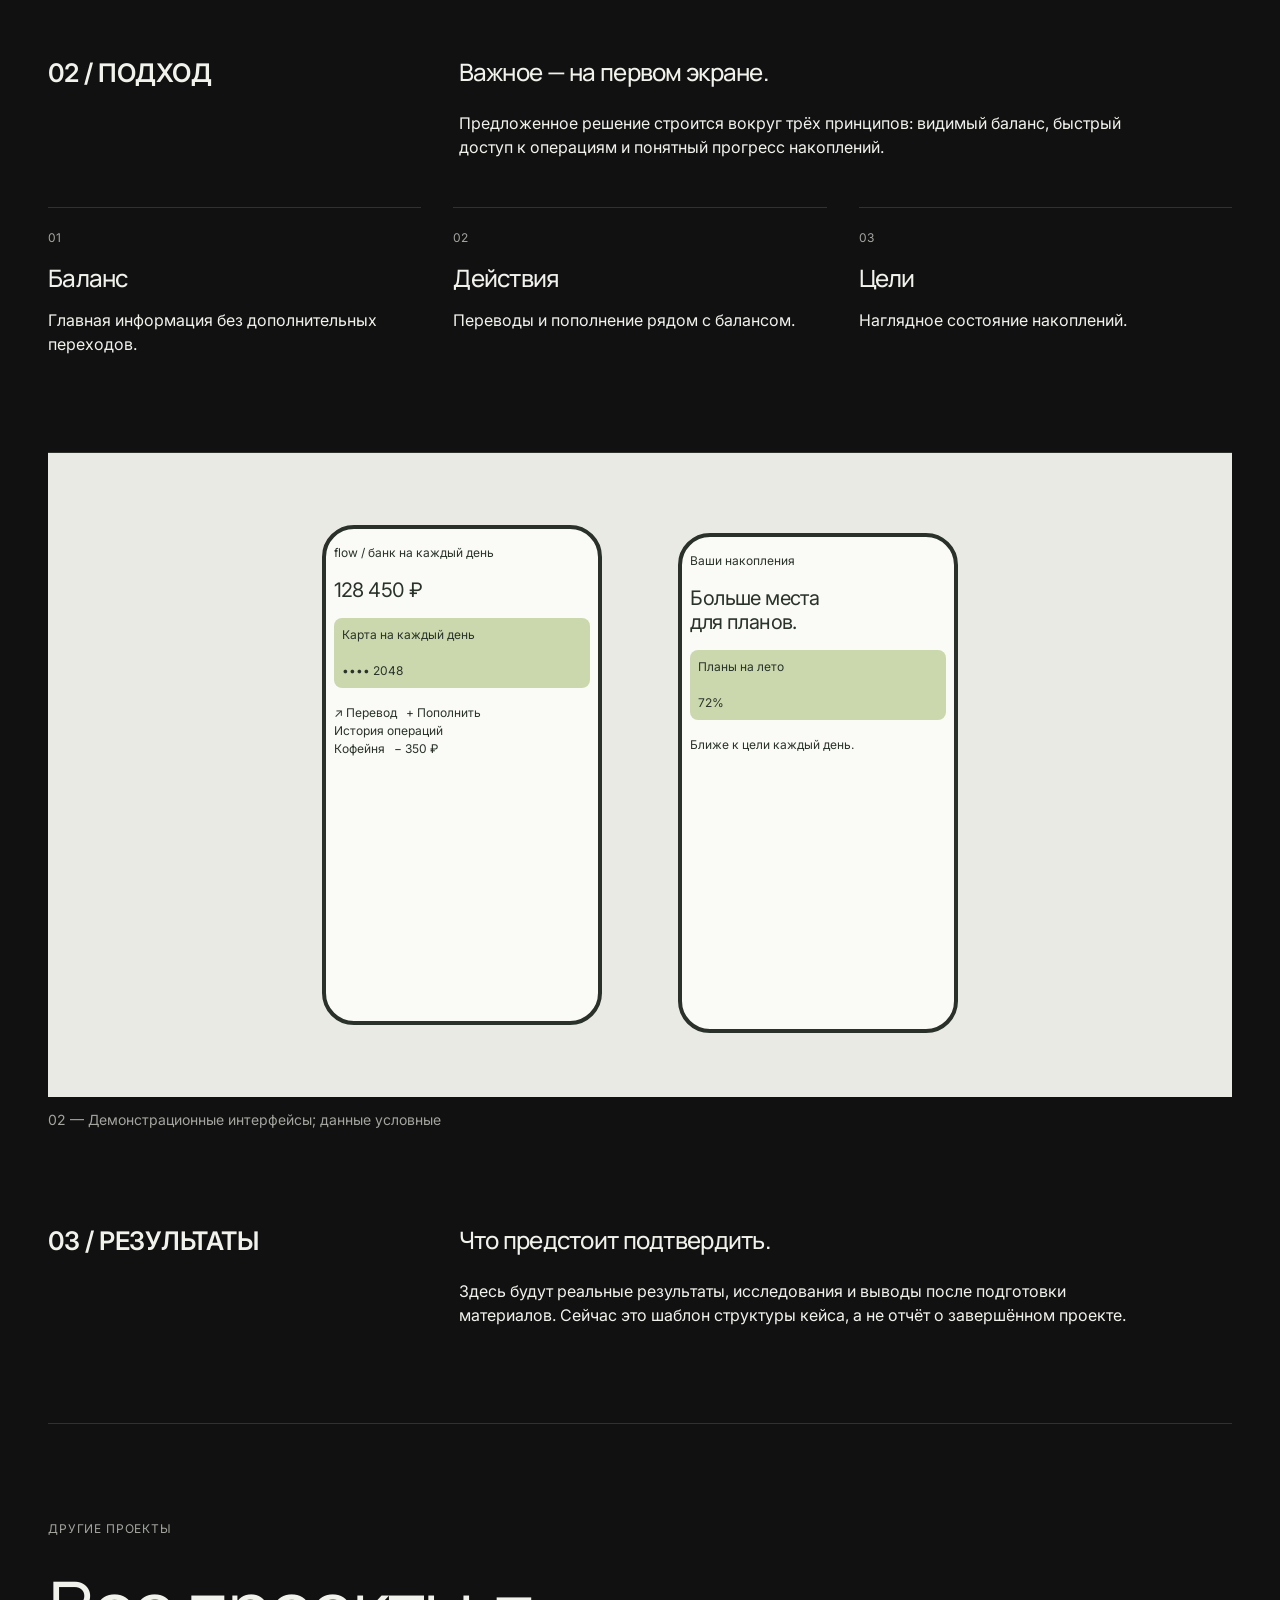
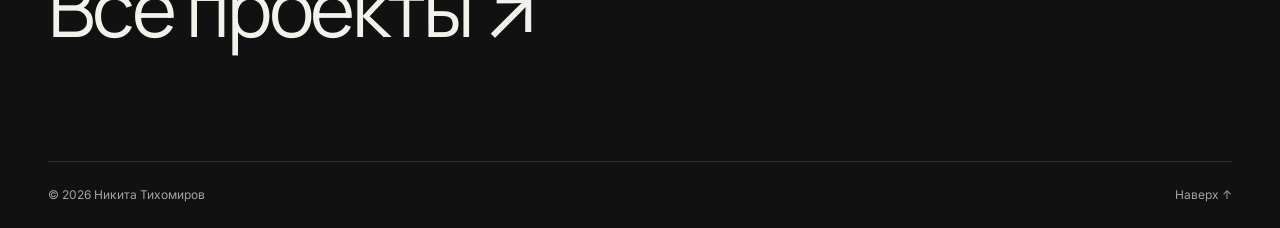
==== commit ba451410: "Use a persistent minimal header on case pages" ====
--- a/projects/flow/index.html
+++ b/projects/flow/index.html
@@ -1,9 +1,13 @@
 <!doctype html>
 <html lang="ru" data-theme="dark"><head><meta charset="UTF-8"><meta name="viewport" content="width=device-width,initial-scale=1"><title data-ru="Flow — дизайн-концепция" data-en="Flow — Design concept">Flow — дизайн-концепция</title><link href="https://fonts.googleapis.com/css2?family=Inter:wght@400;500;600&family=Manrope:wght@300;400;500;600;700&display=swap" rel="stylesheet"><link rel="stylesheet" href="../../style.css"><link rel="icon" type="image/svg+xml" href="../../favicon.svg"></head>
-<body class="case-page"><div class="wrap"><header><div class="header-top"><a href="../../" class="logo" aria-label="На главную">NT<sup>®</sup></a><div class="tools"><button id="language" aria-label="Switch language">EN</button><button id="theme" class="theme-toggle" type="button" aria-label="Включить светлую тему">
+<body class="case-page"><div class="wrap"><header class="case-header"><div class="header-top">
+<a class="case-back" href="../../#work">
+  <svg width="16" height="16" viewBox="0 0 16 16" fill="none" stroke="currentColor" stroke-width="1.5" stroke-linecap="round" stroke-linejoin="round" aria-hidden="true"><path d="M13 8H3m5-5L3 8l5 5"/></svg>
+  <span data-ru="Все проекты" data-en="All work">Все проекты</span>
+</a><div class="tools"><button id="language" aria-label="Switch language">EN</button><button id="theme" class="theme-toggle" type="button" aria-label="Включить светлую тему">
 <span class="theme-icon theme-icon-sun" aria-hidden="true"></span>
 <span class="theme-icon theme-icon-moon" aria-hidden="true"></span>
-</button></div></div><nav aria-label="Navigation"><a href="../../#work" data-ru="← Все проекты" data-en="← All work">← Все проекты</a><a href="#approach" data-ru="Подход" data-en="Approach">Подход</a><a href="../../#contact" data-ru="Контакты" data-en="Contact">Контакты</a></nav></header>
+</button></div></div></header>
 <main id="top"><section class="case-hero"><p class="case-kicker" data-ru="01 / Дизайн-концепция" data-en="01 / Design concept">01 / Дизайн-концепция</p><h1>Flow</h1><p class="case-lead" data-ru="Банк на каждый день." data-en="Everyday banking.">Банк на каждый день.</p><dl class="case-meta"><div><dt data-ru="Продукт" data-en="Product">Продукт</dt><dd data-ru="Мобильный банк" data-en="Mobile banking">Мобильный банк</dd></div><div><dt data-ru="Формат" data-en="Format">Формат</dt><dd data-ru="Демонстрационный кейс" data-en="Sample case">Демонстрационный кейс</dd></div><div><dt data-ru="Роль / период" data-en="Role / timeline">Роль / период</dt><dd data-ru="Будет уточнено" data-en="To be confirmed">Будет уточнено</dd></div></dl></section>
 <figure class="case-visual"><div class="cover" aria-hidden="true"><div class="phone"><small data-ru="flow / банк на каждый день" data-en="flow / everyday banking">flow / банк на каждый день</small><div class="balance">128 450 ₽</div><div class="bank" data-ru="Карта на каждый день<br><br>•••• 2048" data-en="Your everyday card<br><br>•••• 2048">Карта на каждый день<br><br>•••• 2048</div><div class="rows" data-ru="↗ Перевод &nbsp; + Пополнить<br>История операций<br>Кофейня &nbsp; − 350 ₽" data-en="↗ Transfer &nbsp; + Add money<br>Recent activity<br>Coffee shop &nbsp; − 350 ₽">↗ Перевод &nbsp; + Пополнить<br>История операций<br>Кофейня &nbsp; − 350 ₽</div></div><div class="phone second"><small data-ru="Ваши накопления" data-en="Your savings">Ваши накопления</small><div class="balance" data-ru="Больше места<br>для планов." data-en="Make room<br>for more.">Больше места<br>для планов.</div><div class="bank" data-ru="Планы на лето<br><br>72%" data-en="Summer plans<br><br>72%">Планы на лето<br><br>72%</div><div class="rows" data-ru="Ближе к цели каждый день." data-en="A little closer, every day.">Ближе к цели каждый день.</div></div></div><figcaption data-ru="01 — Концепция главного экрана и накоплений" data-en="01 — Home and savings concept">01 — Концепция главного экрана и накоплений</figcaption></figure>
 <section class="case-section" id="context"><h2 data-ru="01 / Контекст" data-en="01 / Context">01 / Контекст</h2><div class="case-copy"><h3 data-ru="Управлять деньгами без лишних усилий." data-en="Manage money with less effort.">Управлять деньгами без лишних усилий.</h3><p data-ru="Flow — демонстрационная концепция мобильного банка. Основная идея — объединить повседневные операции и накопления в понятном интерфейсе." data-en="Flow is a sample mobile banking concept. The idea is to bring everyday transactions and savings into a clear interface.">Flow — демонстрационная концепция мобильного банка. Основная идея — объединить повседневные операции и накопления в понятном интерфейсе.</p></div></section>
--- a/style.css
+++ b/style.css
@@ -61,10 +61,12 @@
 h1, h2, h3, .logo, .intro p, .case-lead { font-family: Manrope, Inter, sans-serif; }
 h1, h2, h3 { font-weight: 500; }
 h1 { font-size: var(--h1-size); line-height: 1.05; letter-spacing: -.04em; }
-.hero h1, .case-hero h1 { font-size: clamp(40px, 9.5vw, 72px); }
+.case-hero h1 { font-size: clamp(40px, 9.5vw, 72px); }
 .hero-first-name, .hero-last-name { display: block; }
-.hero-first-name { font-weight: 300; }
-.hero-last-name { height: 1.1em; white-space: nowrap; }
+.hero h1 { font-weight: 700; text-transform: uppercase; }
+.hero-last-name { white-space: nowrap; }
+.hero-first-name { white-space: nowrap; }
+.hero h1 { font-size: min(clamp(32px, 9vw, 72px), calc((100vw - 2 * var(--gutter)) * .14)); }
 h2 { font-size: clamp(24px, 2vw, 28px); font-weight: 600; line-height: 1.15; letter-spacing: -.04em; text-transform: uppercase; }
 h3 { font-size: var(--h3-size); line-height: 1.2; letter-spacing: -.03em; }
 .wrap { width: calc(100% - 2 * var(--gutter)); margin-inline: auto; }
@@ -84,6 +86,9 @@
   height: var(--header-top-height);
   border-bottom: 1px solid var(--line);
 }
+.case-header { top: 0; }
+.case-header.is-scrolled { color: #fff; }
+.case-back { display: inline-flex; align-items: center; gap: var(--space-2); font-size: var(--caption-size); }
 .logo { font-size: var(--h3-size); font-weight: 700; letter-spacing: -.06em; }
 .logo sup { font-size: var(--caption-size); vertical-align: top; letter-spacing: 0; }
 .tools { display: flex; align-items: center; gap: var(--space-2); }
@@ -96,22 +101,25 @@
 header nav { display: flex; justify-content: space-between; align-items: center; gap: var(--space-4); min-height: 48px; font-size: var(--caption-size); }
 header.is-scrolled { mix-blend-mode: difference; }
 header.is-scrolled nav { color: #fff; }
-header nav a { padding-block: var(--space-3); text-decoration: underline; text-decoration-color: transparent; text-underline-offset: 4px; }
-header nav a:hover { text-decoration-color: currentColor; }
+header nav a, .case-back { padding-block: var(--space-3); text-decoration: underline; text-decoration-color: transparent; text-underline-offset: 4px; }
+header nav a:hover, .case-back:hover { text-decoration-color: currentColor; }
 .hero, #work, .about, .profile-section {
   display: grid;
   grid-template-columns: repeat(var(--columns), minmax(0, 1fr));
   column-gap: var(--grid-gap);
 }
-.hero { padding-top: var(--space-12); padding-bottom: var(--space-16); row-gap: var(--space-8); align-items: end; }
-.hero h1, .hero .intro { grid-column: 1 / -1; min-width: 0; }
+.hero { min-height: calc(100vh - var(--header-top-height) - var(--space-12)); min-height: calc(100svh - var(--header-top-height) - var(--space-12)); padding-block: var(--space-8); row-gap: var(--space-6); align-items: center; align-content: center; text-align: center; }
+.hero h1, .hero .intro, .hero > .intro-label { grid-column: 1 / -1; min-width: 0; }
+.hero > .intro-label { margin-bottom: 0; }
+.hero .intro { justify-self: center; width: 100%; max-width: 68ch; }
 .intro p, .case-lead { font-size: var(--body-size); line-height: 1.5; letter-spacing: -.02em; }
+.hero .intro p { text-wrap: balance; min-height: 3em; }
 .intro-desktop { display: none; }
 .intro { max-width: 400px; align-self: end; }
 .intro-label { display: block; margin-bottom: var(--space-3); font-size: var(--caption-size); color: var(--muted); letter-spacing: .08em; text-transform: uppercase; }
 .about > div { max-width: 68ch; }
 .about p + p { margin-top: var(--space-4); }
-.intro br { display: none; }
+.hero .intro br { display: initial; }
 #work { row-gap: var(--space-12); }
 .section-head { grid-column: 1 / -1; display: flex; align-items: baseline; justify-content: space-between; flex-wrap: wrap; gap: var(--space-4); }
 .work-count { font-size: var(--caption-size); color: var(--muted); }
@@ -210,13 +218,15 @@
 .social-placeholders { display: flex; flex-wrap: wrap; gap: var(--space-8); position: relative; padding-top: var(--space-8); font-size: var(--small-size); }
 .social-placeholders::before { content: ''; position: absolute; top: 0; left: 0; width: 64px; height: 1px; background: var(--line); }
 footer { display: flex; flex-wrap: wrap; justify-content: space-between; gap: var(--space-4); padding-block: var(--space-6); border-top: 1px solid var(--line); color: var(--muted); font-size: var(--caption-size); }
-.scroll-reveal { opacity: 0; transform: translateY(24px); transition: opacity 520ms ease, transform 620ms cubic-bezier(.22,1,.36,1), border-color 400ms ease; }
-.scroll-reveal.is-revealed, .scroll-reveal:focus-within { opacity: 1; transform: translateY(0); }
+.scroll-reveal { opacity: 0; }
+.scroll-reveal.is-revealed { opacity: 1; transition: opacity 620ms cubic-bezier(.22,1,.36,1); }
+.scroll-reveal:focus-within { opacity: 1; }
 .caption p, .profile-section > h2, .work-count, .contact-label, .experience-row p, .experience-row > span, footer { transition: color 400ms ease; }
 
 @media (min-width: 768px) {
-  .hero { padding-block: var(--section-space); row-gap: var(--space-6); }
+  .hero { padding-block: var(--space-12); row-gap: var(--space-8); }
   .intro p, .case-lead { font-size: var(--large-size); }
+  .hero .intro { font-size: var(--large-size); max-width: 68ch; }
   .intro-desktop { display: block; }
   .intro-mobile { display: none; }
   :root { --gutter: var(--space-8); --columns: 8; --grid-gap: var(--space-6); --section-space: var(--space-20); }
@@ -232,12 +242,9 @@
 }
 @media (min-width: 1024px) {
   :root { --gutter: var(--space-12); --columns: 12; --grid-gap: var(--space-8); --section-space: var(--space-24); --header-top-height: 80px; }
-  .hero { padding-block: var(--space-32); }
   .about, .contact { margin-top: var(--space-32); }
   .profile-section { margin-top: var(--space-20); }
-  .hero h1 { grid-column: 1 / 8; }
-  .hero h1, .case-hero h1 { font-size: clamp(72px, 7vw, 112px); }
-  .hero .intro { grid-column: 8 / 13; }
+  .case-hero h1 { font-size: clamp(72px, 7vw, 112px); }
   .project:nth-of-type(odd) { grid-column: 1 / 7; }
   .project:nth-of-type(even) { grid-column: 7 / 13; }
   .about > h2, .profile-section > h2 { grid-column: 1 / 4; }
@@ -246,7 +253,7 @@
 @media (prefers-reduced-motion: reduce) {
   html { scroll-behavior: auto; }
   *, *::before, *::after { transition: none !important; }
-  .scroll-reveal { opacity: 1; transform: none; }
+  .scroll-reveal, .scroll-reveal.is-revealed { animation: none; opacity: 1; transform: none; }
 }
 
 /* Case study and linked project card */
@@ -277,3 +284,56 @@
 .navigation-cta:hover { text-decoration: underline; }
 @media (min-width: 768px) { .case-section { grid-template-columns: 1fr 2fr; } }
 @media (max-width: 767px) { .case-meta, .case-principles { grid-template-columns: 1fr; } .case-visual .cover { aspect-ratio: 4 / 3; } }
+
+@media (width < 768px) {
+  @media (scripting: enabled) {
+    header:not(.nav-enhanced) nav { position: absolute; opacity: 0; visibility: hidden; }
+  }
+  header.nav-enhanced nav { position: absolute; top: 100%; left: 0; right: 0; opacity: 0; visibility: hidden; transition: opacity 240ms ease, visibility 0s linear 240ms; }
+  header.nav-enhanced:not(.is-scrolled) nav a { pointer-events: none; }
+  header.nav-enhanced.is-scrolled nav { opacity: 1; visibility: visible; transition-delay: 0s; }
+  header.nav-enhanced nav:focus-within { opacity: 1; visibility: visible; transition-delay: 0s; }
+}
+
+@media (min-width: 768px) {
+  header { display: grid; top: 0; }
+  .header-top, header nav { grid-area: 1 / 1; }
+  header nav { justify-self: center; gap: var(--space-12); }
+  .header-top > * { transition: opacity 240ms ease, visibility 0s; }
+  header.is-scrolled:not(.case-header) .header-top > * {
+    opacity: 0;
+    visibility: hidden;
+    transition-delay: 0s, 240ms;
+  }
+}
+.home-page:has(header.nav-enhanced) .hero { min-height: calc(100vh - var(--header-top-height)); min-height: calc(100svh - var(--header-top-height)); }
+.home-page .hero { grid-template-rows: 1fr auto auto auto 1fr auto; align-content: stretch; }
+.home-page .hero > .intro-label { grid-row: 2; }
+.home-page .hero h1 { grid-row: 3; }
+.home-page .hero .intro { grid-row: 4; }
+.hero-scroll { grid-column: 1 / -1; grid-row: 6; justify-self: center; display: inline-flex; align-items: center; min-height: 44px; font-size: var(--caption-size); text-transform: uppercase; letter-spacing: .08em; color: var(--muted); text-underline-offset: 4px; }
+.hero-scroll { transition: opacity 240ms ease, visibility 0s; }
+.hero-scroll:hover { text-decoration: underline; }
+
+/* First-screen details, scoped to the homepage. */
+header .header-top { border-bottom-color: transparent; }
+.home-page.has-left-top .hero-scroll:not(:focus-visible) { opacity: 0; visibility: hidden; pointer-events: none; transition-delay: 0s, 240ms; }
+
+/* Stagger the first screen in reading order, without shifting its layout. */
+@media (prefers-reduced-motion: no-preference) {
+  header nav, .header-top, .hero > :not(.hero-scroll), .hero-scroll > span, .case-hero > *,
+  .case-visual:not(.scroll-reveal) {
+    animation: page-entry 1200ms ease-in-out var(--entry-delay, 0ms) backwards;
+  }
+  @media (width < 768px) {
+    header nav { animation: none; }
+  }
+  .intro-label, .case-kicker { --entry-delay: 100ms; }
+  .hero h1, .case-hero h1 { --entry-delay: 200ms; }
+  .hero .intro, .case-lead { --entry-delay: 300ms; }
+  .hero-scroll, .case-meta, .case-visual { --entry-delay: 400ms; }
+  @keyframes page-entry {
+    from { opacity: 0; }
+    to { opacity: 1; }
+  }
+}
